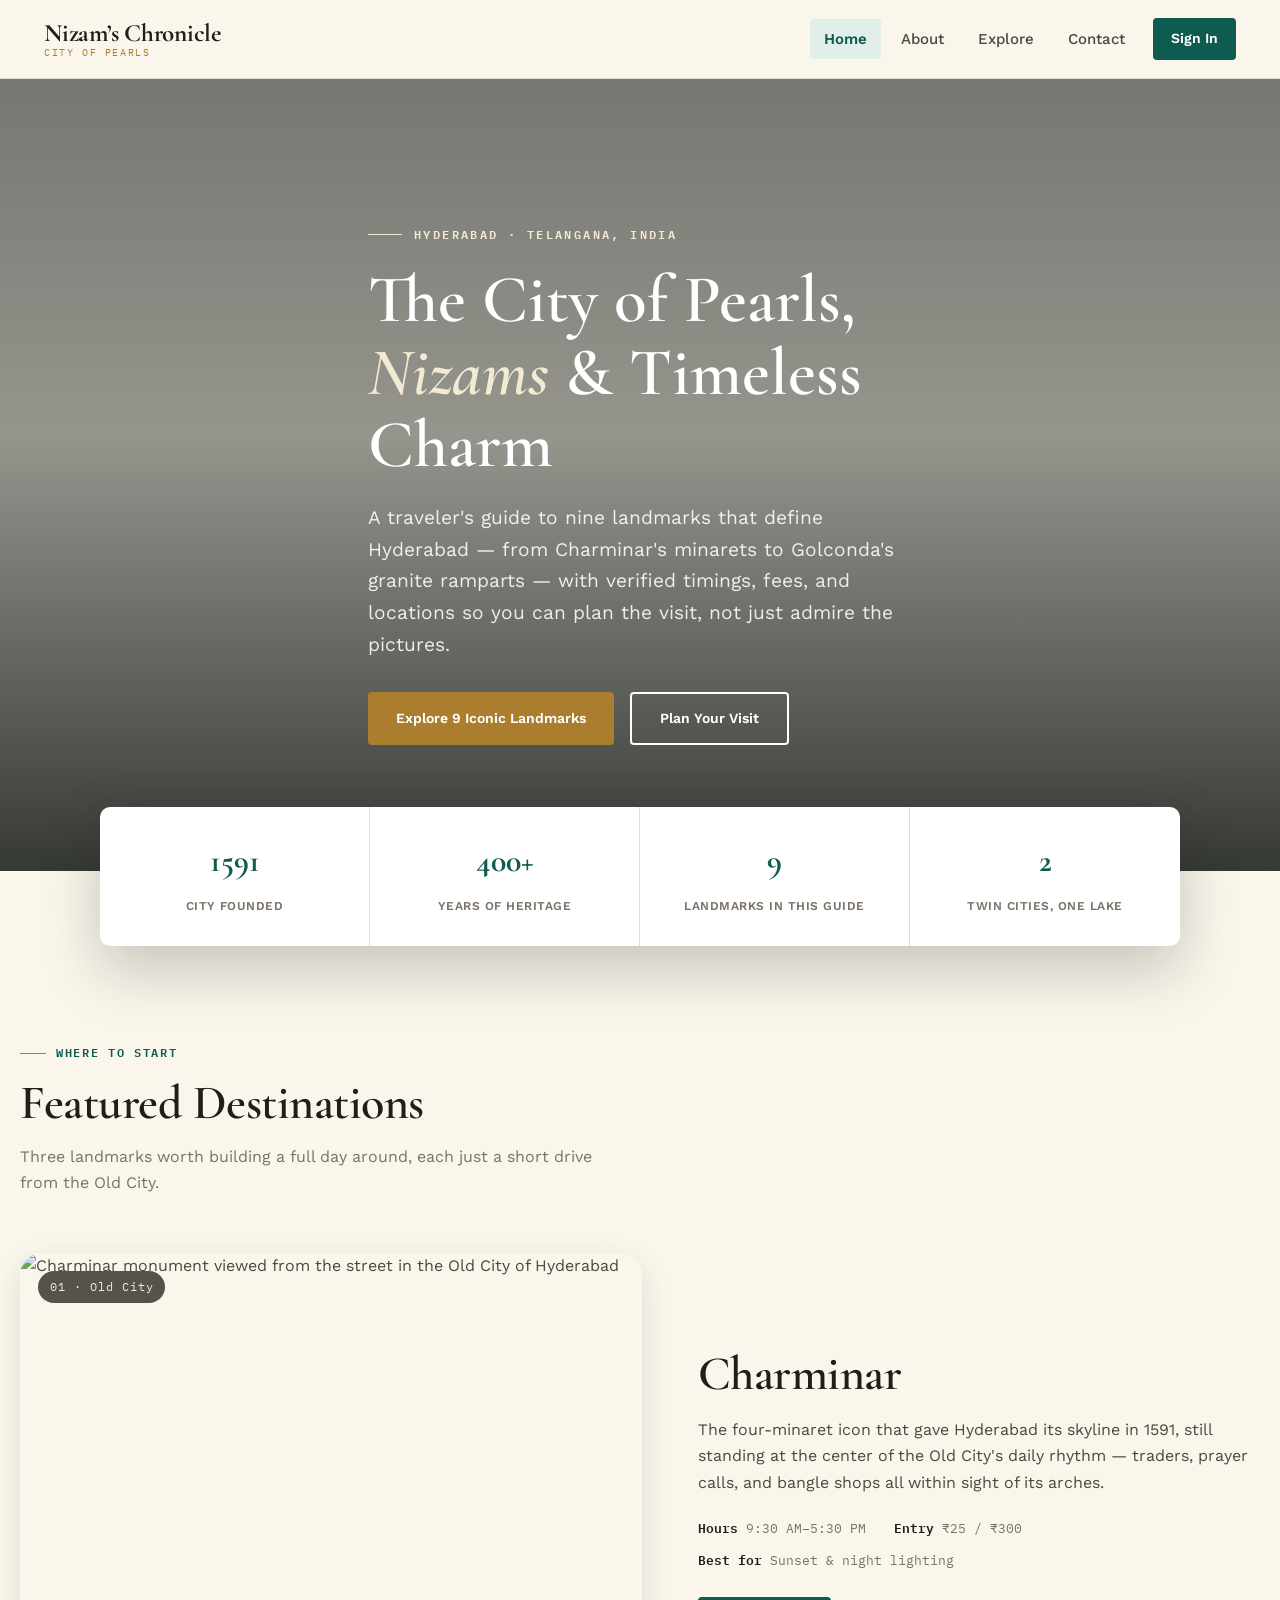
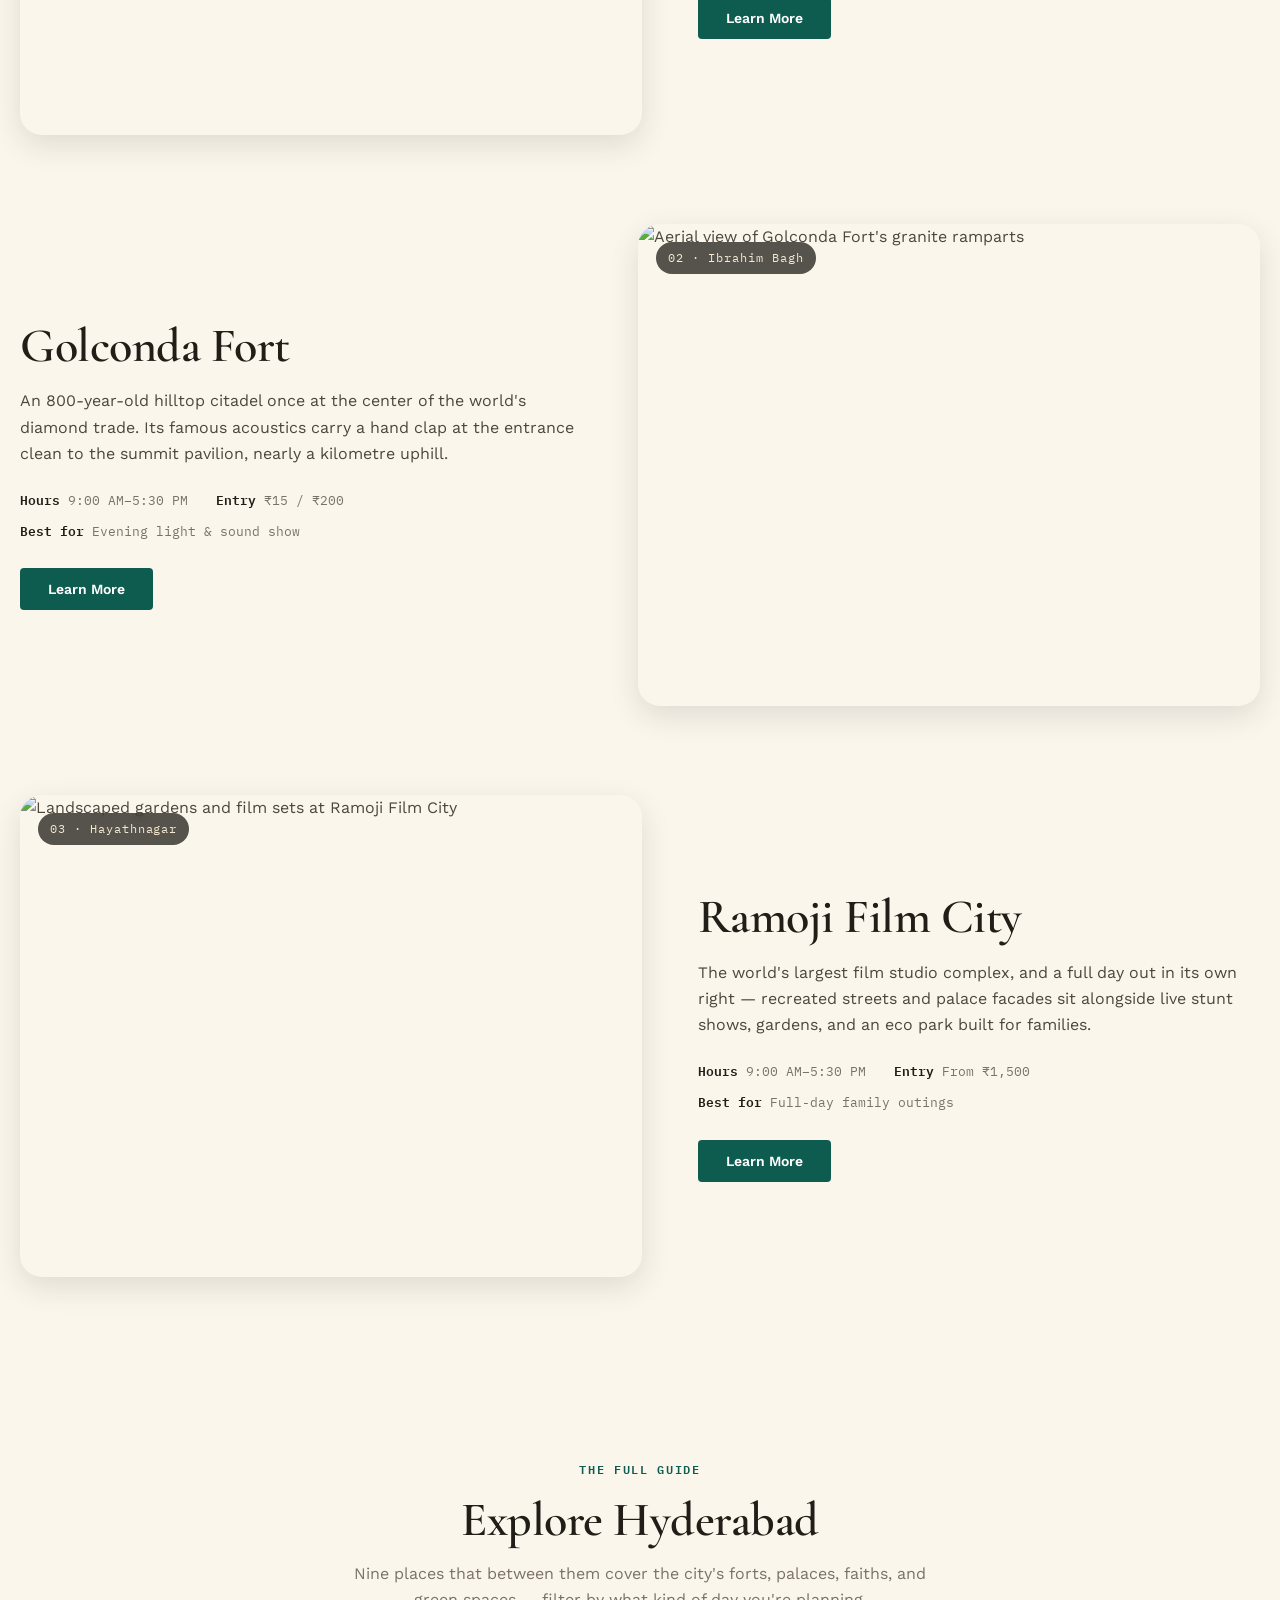
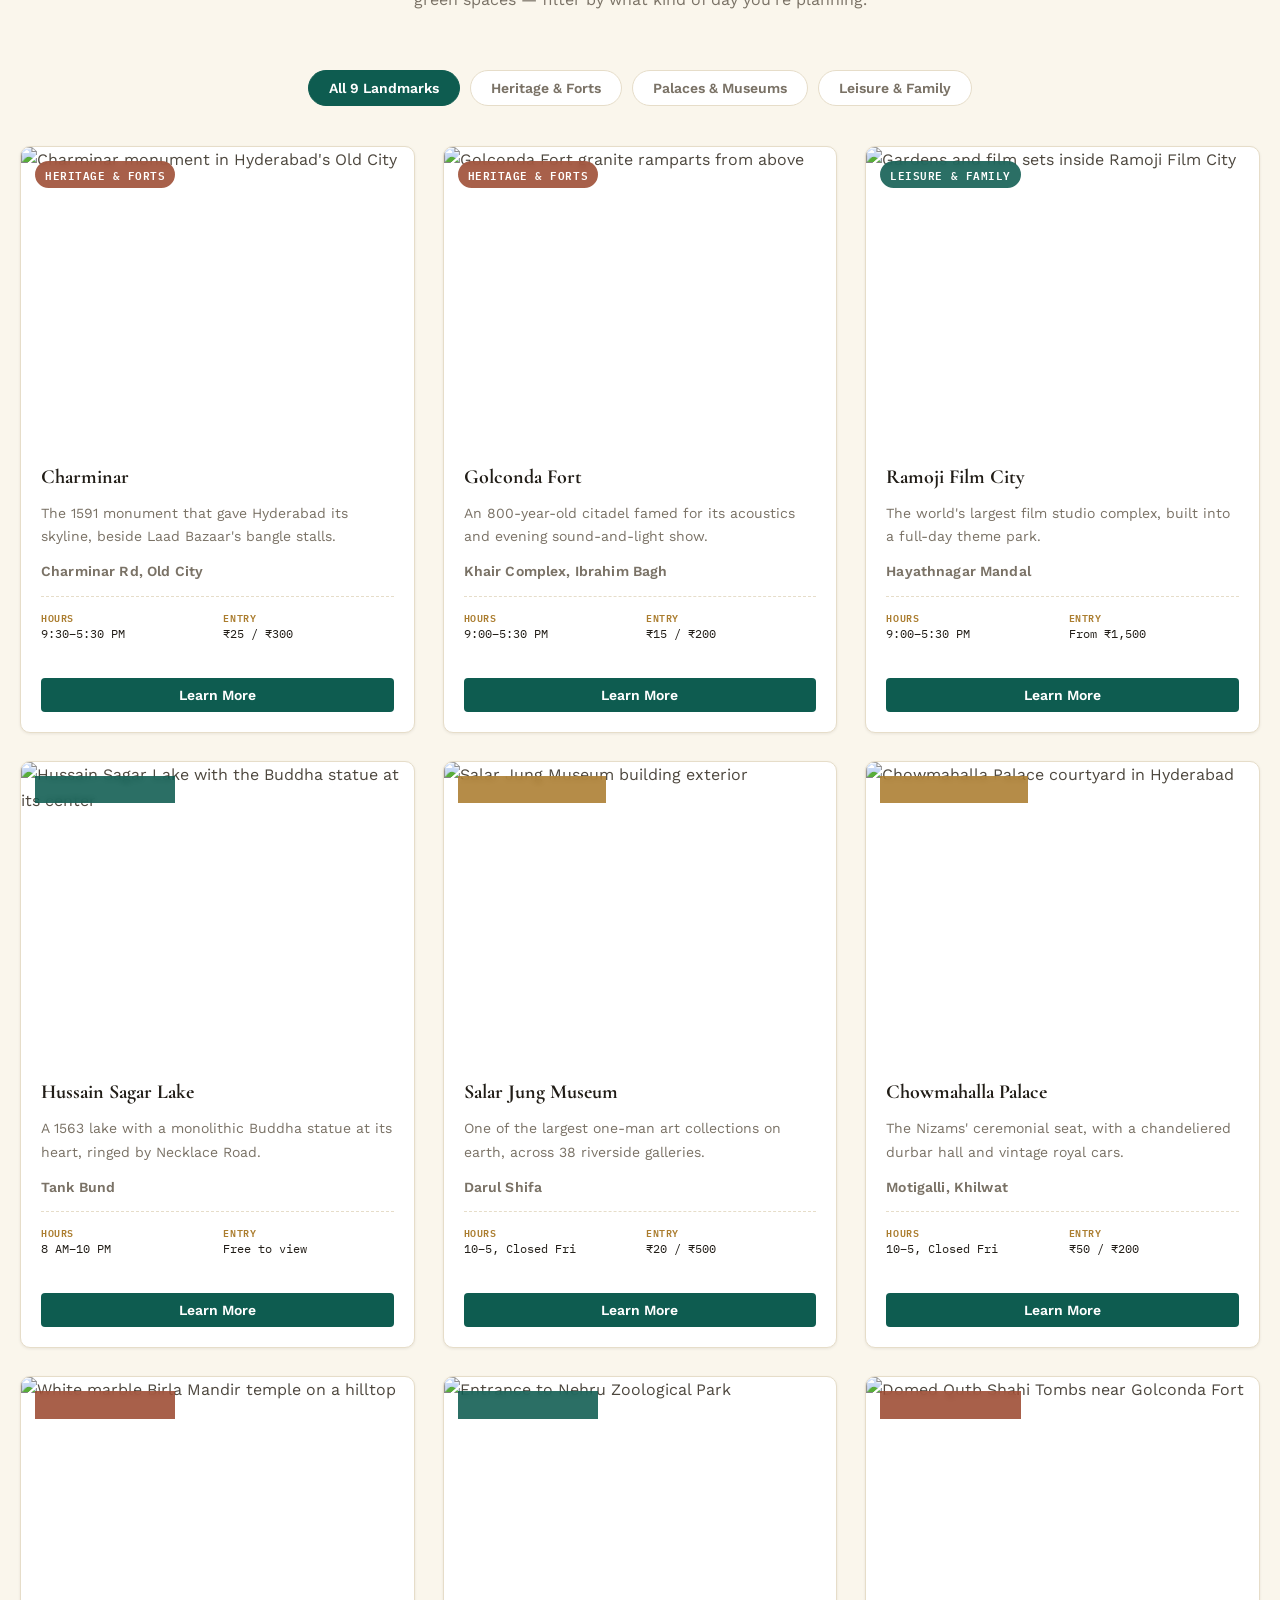
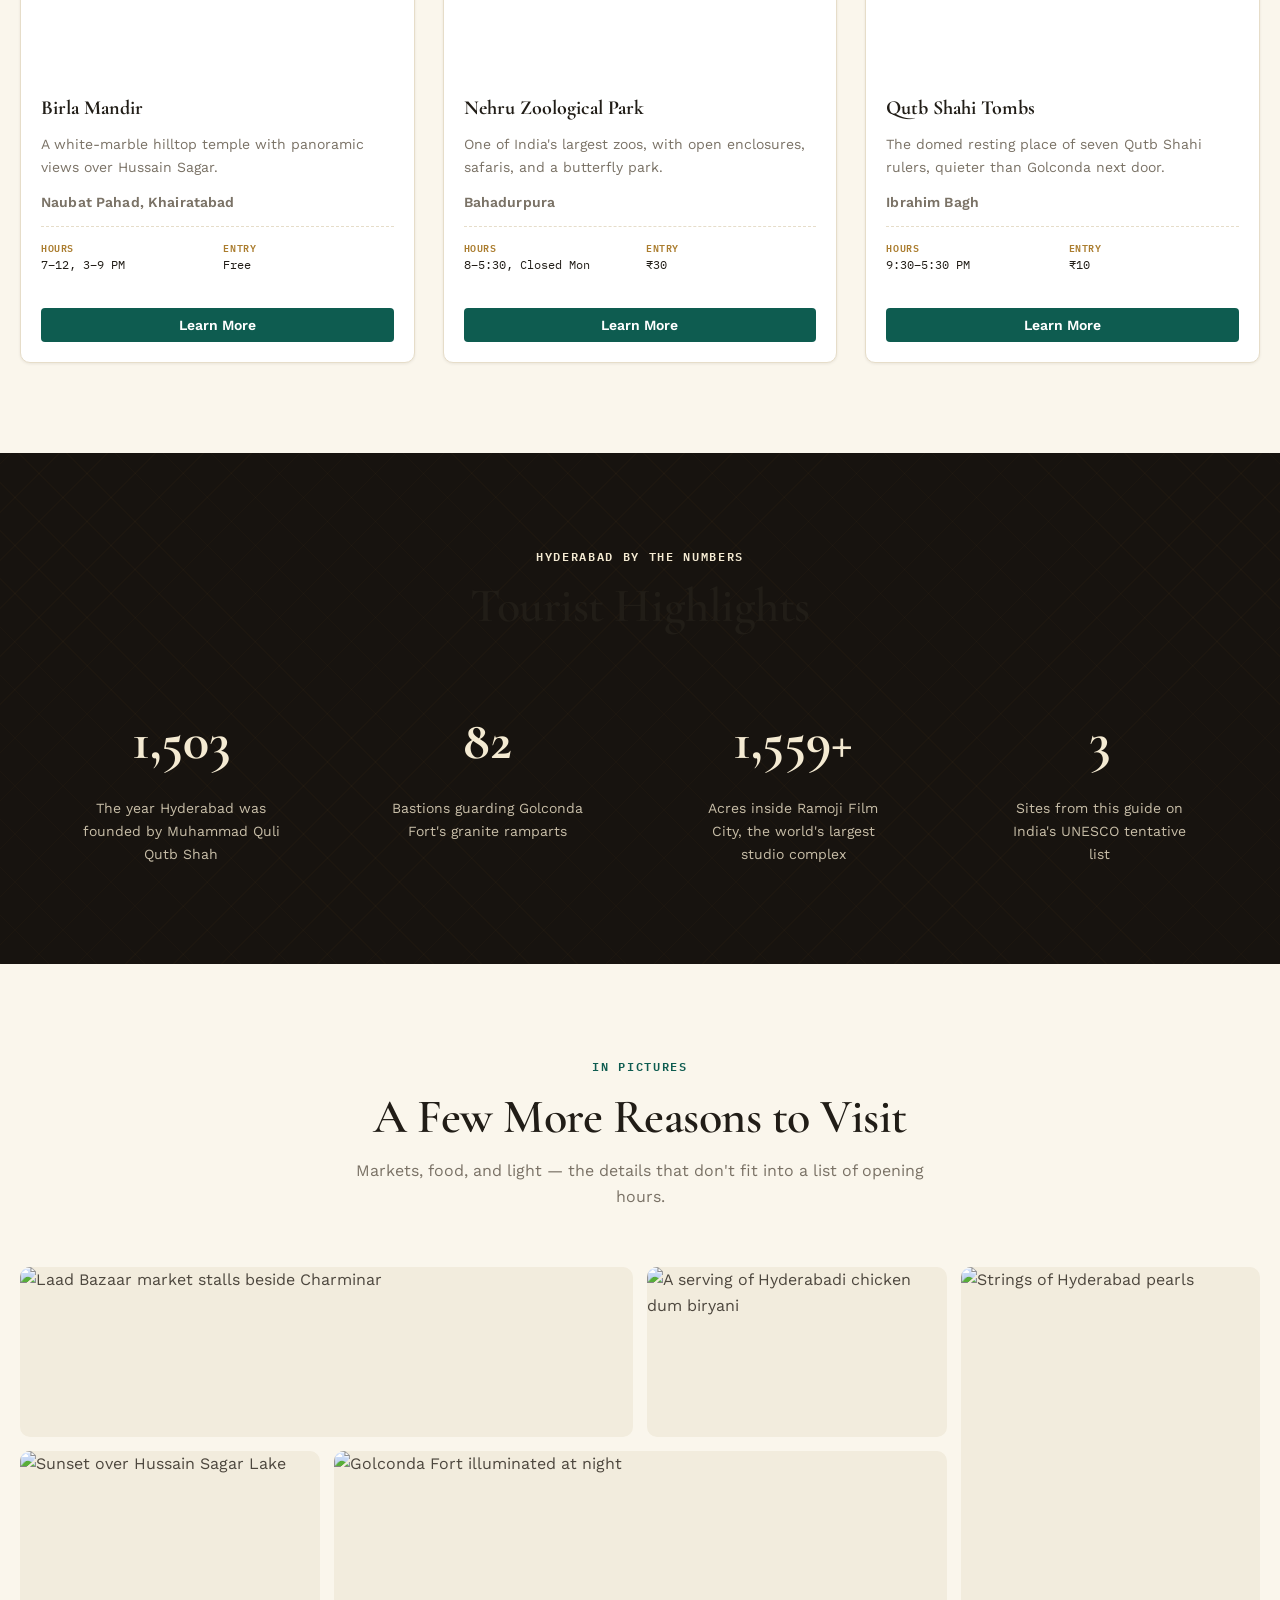
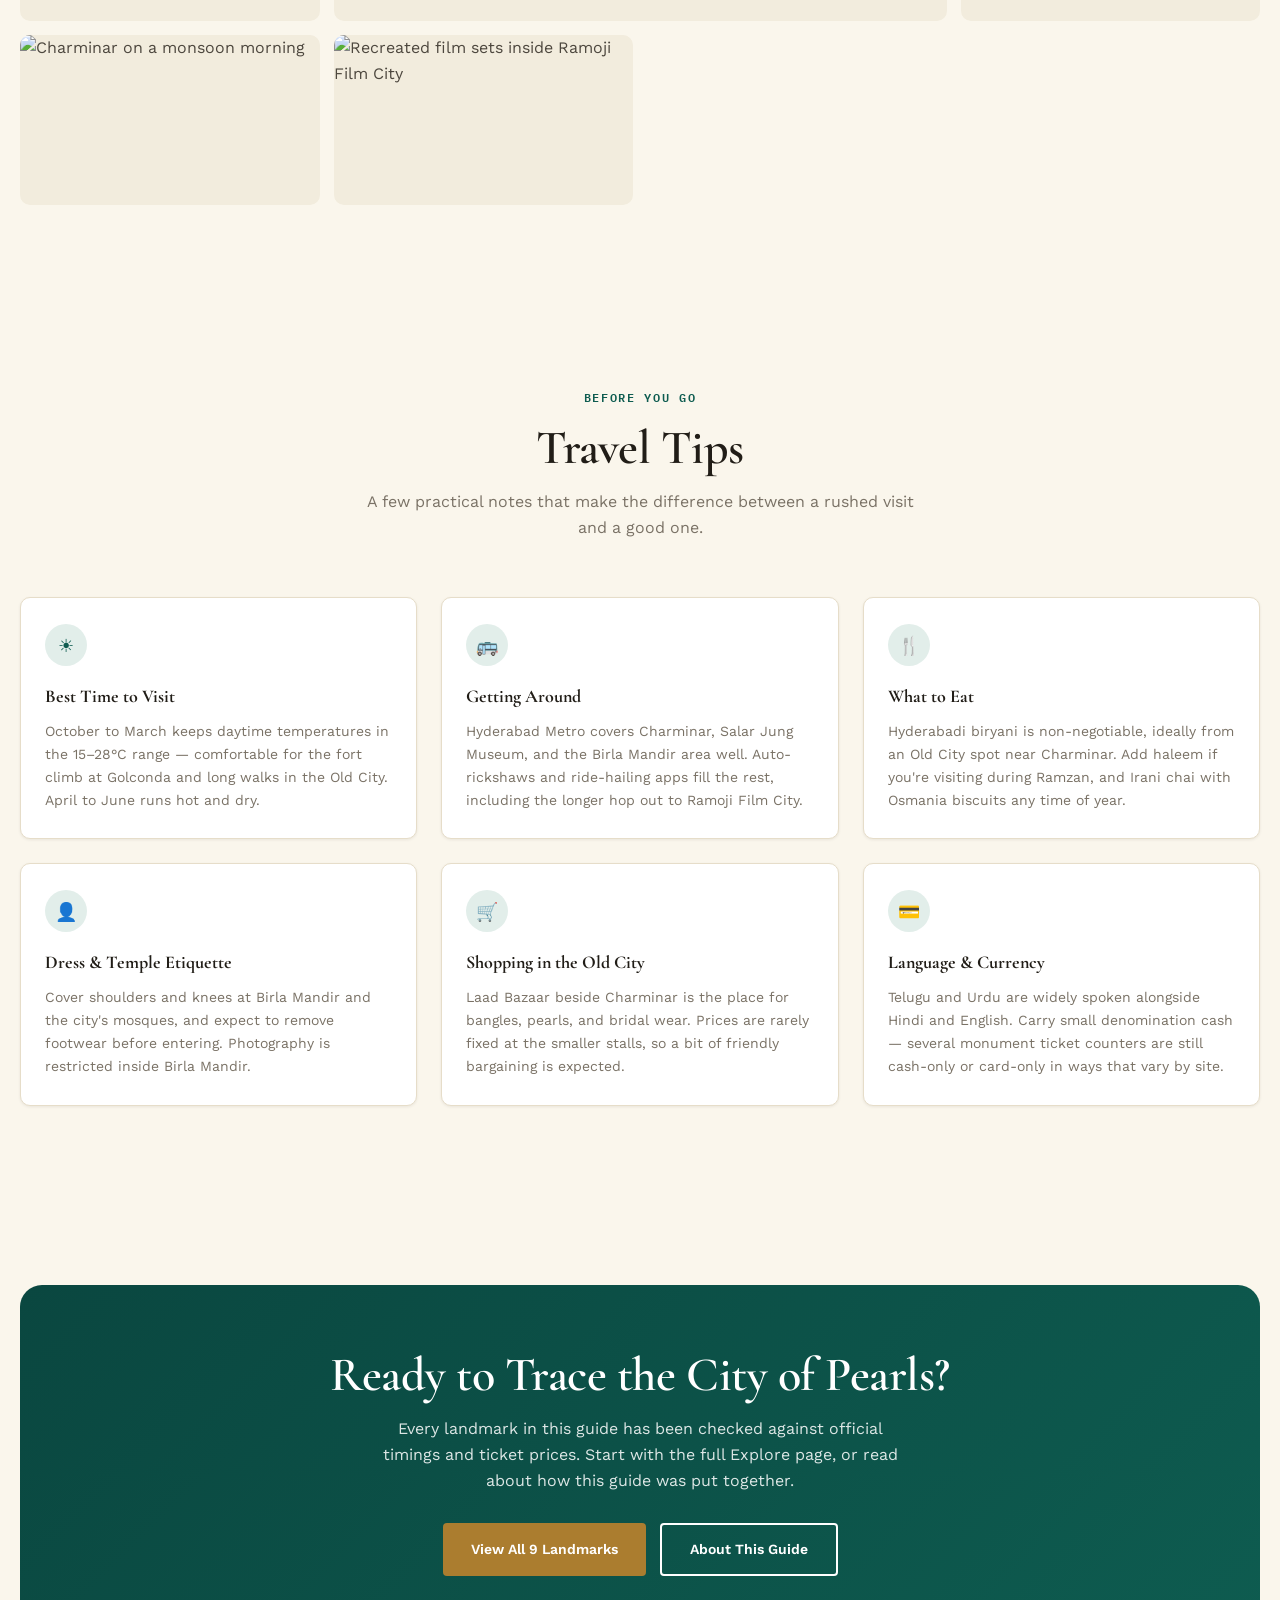
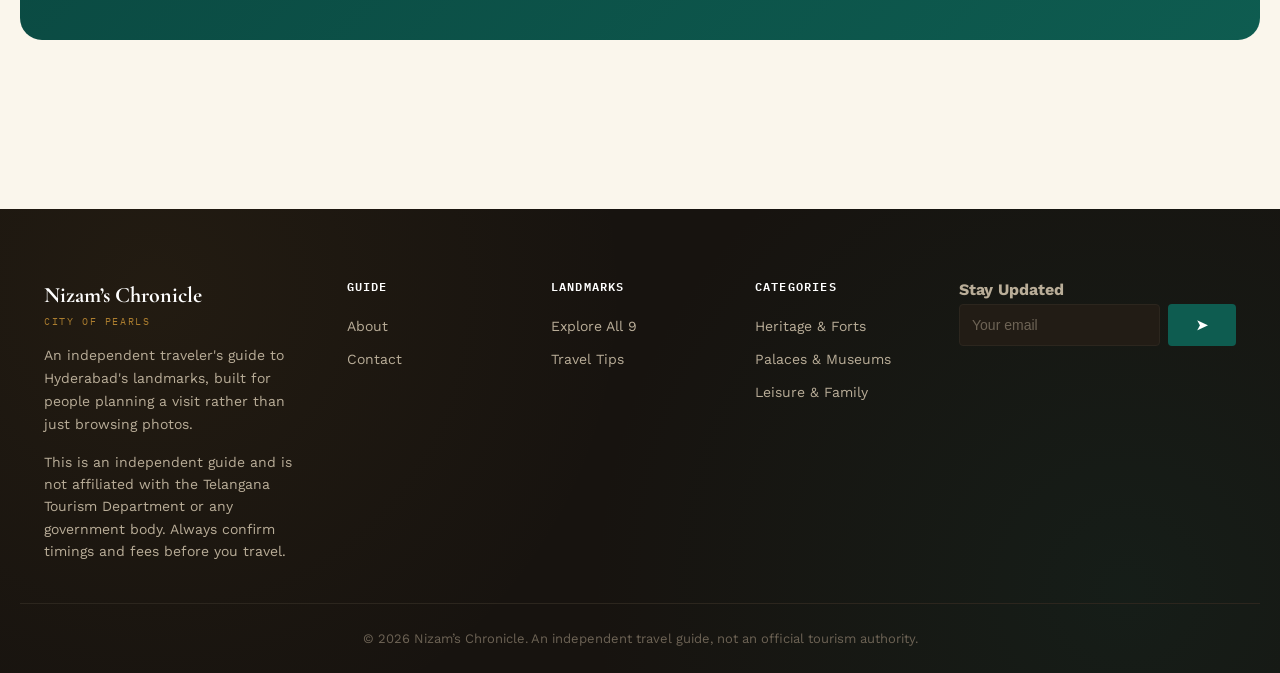
==== index.html @ 7e842761 "Initial Hyderabad tourism website upload" ====
<!DOCTYPE html>
<html lang="en">
<head>
    <meta charset="UTF-8">
    <meta name="viewport" content="width=device-width, initial-scale=1.0">
    <title>Nizam’s Chronicle | Discover the City of Pearls</title>
    <meta name="description" content="A traveler's guide to Hyderabad's nine essential landmarks — Charminar, Golconda Fort, Ramoji Film City and more — with verified timings, entry fees, and locations.">
    <link rel="icon" type="image/svg+xml" href="data:image/svg+xml,%3Csvg xmlns='http://www.w3.org/2000/svg' viewBox='0 0 100 100'%3E%3Crect width='100' height='100' rx='20' fill='%230e5c50'/%3E%3Cpath d='M30 78V38h6v18h28V38h6v40h-6V62H36v16z' fill='%23ab7d2f'/%3E%3Ccircle cx='30' cy='30' r='4' fill='%23ab7d2f'/%3E%3Ccircle cx='70' cy='30' r='4' fill='%23ab7d2f'/%3E%3C/svg%3E">
    <link rel="stylesheet" href="css/style.css">
    <link rel="stylesheet" href="css/grid-layouts.css">
    <link rel="stylesheet" href="css/components.css">
</head>
<body>

    <a href="#main-content" class="skip-link">Skip to main content</a>

    <header class="main-header">
        <div class="container nav-bar">
            <a href="index.html" class="nav-logo">
                <span class="nav-logo-mark">Nizam’s Chronicle</span>
                <span class="nav-logo-tag">City of Pearls</span>
            </a>

            <input type="checkbox" id="nav-toggle" class="nav-toggle-input">
            <label for="nav-toggle" class="nav-toggle-label" aria-label="Toggle navigation menu">
                <span></span><span></span><span></span>
            </label>

            <nav aria-label="Primary">
                <ul class="nav-list">
                    <li><a href="index.html" class="nav-link is-active" aria-current="page">Home</a></li>
                    <li><a href="about.html" class="nav-link">About</a></li>
                    <li><a href="explore.html" class="nav-link">Explore</a></li>
                    <li><a href="contact.html" class="nav-link">Contact</a></li>
                    <li><a href="login.html" class="action-btn btn-accent action-btn--sm">Sign In</a></li>
                </ul>
            </nav>
        </div>
    </header>

    <main id="main-content">

        <!-- ================= HERO ================= -->
        <section class="hero-viewport">
            <div class="container hero-inner">
                <p class="hero-eyebrow">Hyderabad &middot; Telangana, India</p>
                <h1 class="hero-title">The City of Pearls, <em>Nizams</em> &amp; Timeless Charm</h1>
                <p class="hero-subtitle">A traveler's guide to nine landmarks that define Hyderabad — from Charminar's minarets to Golconda's granite ramparts — with verified timings, fees, and locations so you can plan the visit, not just admire the pictures.</p>
                <div class="hero-actions">
                    <a href="explore.html" class="action-btn btn-gold">Explore 9 Iconic Landmarks</a>
                    <a href="#travel-tips" class="action-btn btn-outline">Plan Your Visit</a>
                </div>
            </div>
        </section>

        <div class="quick-facts reveal">
            <div class="quick-fact">
                <strong>1591</strong>
                <span>City Founded</span>
            </div>
            <div class="quick-fact">
                <strong>400+</strong>
                <span>Years of Heritage</span>
            </div>
            <div class="quick-fact">
                <strong>9</strong>
                <span>Landmarks in This Guide</span>
            </div>
            <div class="quick-fact">
                <strong>2</strong>
                <span>Twin Cities, One Lake</span>
            </div>
        </div>

        <!-- ================= FEATURED DESTINATIONS ================= -->
        <section class="container section-spacing" aria-labelledby="featured-heading">
            <div class="section-heading reveal">
                <p class="eyebrow">Where to start</p>
                <h2 class="heading-lg" id="featured-heading">Featured Destinations</h2>
                <p class="section-subtext">Three landmarks worth building a full day around, each just a short drive from the Old City.</p>
            </div>

            <div class="featured-row reveal">
                <div class="featured-media">
                    <span class="featured-index">01 &middot; Old City</span>
                    <img src="https://commons.wikimedia.org/wiki/Special:FilePath/Charminar%20-%20Hyderabad%20-%20Telangana.jpg?width=900" width="900" height="700" loading="lazy" alt="Charminar monument viewed from the street in the Old City of Hyderabad">
                </div>
                <div class="featured-copy">
                    <h3 class="heading-lg">Charminar</h3>
                    <p>The four-minaret icon that gave Hyderabad its skyline in 1591, still standing at the center of the Old City's daily rhythm — traders, prayer calls, and bangle shops all within sight of its arches.</p>
                    <div class="featured-meta">
                        <span><strong>Hours</strong> 9:30 AM&ndash;5:30 PM</span>
                        <span><strong>Entry</strong> &#8377;25 / &#8377;300</span>
                        <span><strong>Best for</strong> Sunset &amp; night lighting</span>
                    </div>
                    <button type="button" class="action-btn btn-accent" data-attraction="charminar">Learn More</button>
                </div>
            </div>

            <div class="featured-row is-reversed reveal">
                <div class="featured-media">
                    <span class="featured-index">02 &middot; Ibrahim Bagh</span>
                    <img src="https://commons.wikimedia.org/wiki/Special:FilePath/Aerial%20view%20of%20the%20Golconda%20Fort,%20Hyderabad,%20Telangana%20(2014).jpg?width=900" width="900" height="700" loading="lazy" alt="Aerial view of Golconda Fort's granite ramparts">
                </div>
                <div class="featured-copy">
                    <h3 class="heading-lg">Golconda Fort</h3>
                    <p>An 800-year-old hilltop citadel once at the center of the world's diamond trade. Its famous acoustics carry a hand clap at the entrance clean to the summit pavilion, nearly a kilometre uphill.</p>
                    <div class="featured-meta">
                        <span><strong>Hours</strong> 9:00 AM&ndash;5:30 PM</span>
                        <span><strong>Entry</strong> &#8377;15 / &#8377;200</span>
                        <span><strong>Best for</strong> Evening light &amp; sound show</span>
                    </div>
                    <button type="button" class="action-btn btn-accent" data-attraction="golconda-fort">Learn More</button>
                </div>
            </div>

            <div class="featured-row reveal">
                <div class="featured-media">
                    <span class="featured-index">03 &middot; Hayathnagar</span>
                    <img src="https://commons.wikimedia.org/wiki/Special:FilePath/Ramoji%20Film%20City%20-%20A%20view%20from%20main%20fun%20area%203231.JPG?width=900" width="900" height="700" loading="lazy" alt="Landscaped gardens and film sets at Ramoji Film City">
                </div>
                <div class="featured-copy">
                    <h3 class="heading-lg">Ramoji Film City</h3>
                    <p>The world's largest film studio complex, and a full day out in its own right — recreated streets and palace facades sit alongside live stunt shows, gardens, and an eco park built for families.</p>
                    <div class="featured-meta">
                        <span><strong>Hours</strong> 9:00 AM&ndash;5:30 PM</span>
                        <span><strong>Entry</strong> From &#8377;1,500</span>
                        <span><strong>Best for</strong> Full-day family outings</span>
                    </div>
                    <button type="button" class="action-btn btn-accent" data-attraction="ramoji-film-city">Learn More</button>
                </div>
            </div>
        </section>

        <!-- ================= EXPLORE HYDERABAD (9 landmarks) ================= -->
        <section class="container section-spacing" id="explore" aria-labelledby="explore-heading">
            <div class="section-heading is-centered reveal">
                <p class="eyebrow">The full guide</p>
                <h2 class="heading-lg" id="explore-heading">Explore Hyderabad</h2>
                <p class="section-subtext">Nine places that between them cover the city's forts, palaces, faiths, and green spaces — filter by what kind of day you're planning.</p>
            </div>

            <div class="tab-row reveal" data-filter-tabs="#explore-grid" role="group" aria-label="Filter attractions by category">
                <button type="button" class="tab-pill is-active" data-filter="all" aria-pressed="true">All 9 Landmarks</button>
                <button type="button" class="tab-pill" data-filter="heritage" aria-pressed="false">Heritage &amp; Forts</button>
                <button type="button" class="tab-pill" data-filter="palace" aria-pressed="false">Palaces &amp; Museums</button>
                <button type="button" class="tab-pill" data-filter="nature" aria-pressed="false">Leisure &amp; Family</button>
            </div>

            <div class="item-matrix" id="explore-grid">

                <article class="attraction-card reveal" data-category="heritage">
                    <div class="attraction-card__media">
                        <img src="https://commons.wikimedia.org/wiki/Special:FilePath/Charminar%20-%20Hyderabad%20-%20Telangana.jpg?width=700" width="700" height="525" loading="lazy" alt="Charminar monument in Hyderabad's Old City">
                        <span class="attraction-card__badge" data-cat="heritage">Heritage &amp; Forts</span>
                    </div>
                    <div class="attraction-card__body">
                        <h3>Charminar</h3>
                        <p>The 1591 monument that gave Hyderabad its skyline, beside Laad Bazaar's bangle stalls.</p>
                        <p class="attraction-card__location">Charminar Rd, Old City</p>
                    </div>
                    <dl class="attraction-card__plaque">
                        <div><dt>Hours</dt><dd>9:30&ndash;5:30 PM</dd></div>
                        <div><dt>Entry</dt><dd>&#8377;25 / &#8377;300</dd></div>
                    </dl>
                    <div class="attraction-card__footer">
                        <button type="button" class="action-btn btn-accent action-btn--sm full-width" data-attraction="charminar">Learn More</button>
                    </div>
                </article>

                <article class="attraction-card reveal" data-category="heritage">
                    <div class="attraction-card__media">
                        <img src="https://commons.wikimedia.org/wiki/Special:FilePath/Aerial%20view%20of%20the%20Golconda%20Fort,%20Hyderabad,%20Telangana%20(2014).jpg?width=700" width="700" height="525" loading="lazy" alt="Golconda Fort granite ramparts from above">
                        <span class="attraction-card__badge" data-cat="heritage">Heritage &amp; Forts</span>
                    </div>
                    <div class="attraction-card__body">
                        <h3>Golconda Fort</h3>
                        <p>An 800-year-old citadel famed for its acoustics and evening sound-and-light show.</p>
                        <p class="attraction-card__location">Khair Complex, Ibrahim Bagh</p>
                    </div>
                    <dl class="attraction-card__plaque">
                        <div><dt>Hours</dt><dd>9:00&ndash;5:30 PM</dd></div>
                        <div><dt>Entry</dt><dd>&#8377;15 / &#8377;200</dd></div>
                    </dl>
                    <div class="attraction-card__footer">
                        <button type="button" class="action-btn btn-accent action-btn--sm full-width" data-attraction="golconda-fort">Learn More</button>
                    </div>
                </article>

                <article class="attraction-card reveal" data-category="nature">
                    <div class="attraction-card__media">
                        <img src="https://commons.wikimedia.org/wiki/Special:FilePath/Ramoji%20Film%20City%20-%20A%20view%20from%20main%20fun%20area%203231.JPG?width=700" width="700" height="525" loading="lazy" alt="Gardens and film sets inside Ramoji Film City">
                        <span class="attraction-card__badge" data-cat="nature">Leisure &amp; Family</span>
                    </div>
                    <div class="attraction-card__body">
                        <h3>Ramoji Film City</h3>
                        <p>The world's largest film studio complex, built into a full-day theme park.</p>
                        <p class="attraction-card__location">Hayathnagar Mandal</p>
                    </div>
                    <dl class="attraction-card__plaque">
                        <div><dt>Hours</dt><dd>9:00&ndash;5:30 PM</dd></div>
                        <div><dt>Entry</dt><dd>From &#8377;1,500</dd></div>
                    </dl>
                    <div class="attraction-card__footer">
                        <button type="button" class="action-btn btn-accent action-btn--sm full-width" data-attraction="ramoji-film-city">Learn More</button>
                    </div>
                </article>

                <article class="attraction-card reveal" data-category="nature">
                    <div class="attraction-card__media">
                        <img src="https://commons.wikimedia.org/wiki/Special:FilePath/Hussain%20Sagar%20Lake%20-%20Necklace%20Road,%20Hydrabad%2007.jpg?width=700" width="700" height="525" loading="lazy" alt="Hussain Sagar Lake with the Buddha statue at its center">
                        <span class="attraction-card__badge" data-cat="nature">Leisure &amp; Family</span>
                    </div>
                    <div class="attraction-card__body">
                        <h3>Hussain Sagar Lake</h3>
                        <p>A 1563 lake with a monolithic Buddha statue at its heart, ringed by Necklace Road.</p>
                        <p class="attraction-card__location">Tank Bund</p>
                    </div>
                    <dl class="attraction-card__plaque">
                        <div><dt>Hours</dt><dd>8 AM&ndash;10 PM</dd></div>
                        <div><dt>Entry</dt><dd>Free to view</dd></div>
                    </dl>
                    <div class="attraction-card__footer">
                        <button type="button" class="action-btn btn-accent action-btn--sm full-width" data-attraction="hussain-sagar">Learn More</button>
                    </div>
                </article>

                <article class="attraction-card reveal" data-category="palace">
                    <div class="attraction-card__media">
                        <img src="https://commons.wikimedia.org/wiki/Special:FilePath/Salarjung%20Musium.JPG?width=700" width="700" height="525" loading="lazy" alt="Salar Jung Museum building exterior">
                        <span class="attraction-card__badge" data-cat="palace">Palaces &amp; Museums</span>
                    </div>
                    <div class="attraction-card__body">
                        <h3>Salar Jung Museum</h3>
                        <p>One of the largest one-man art collections on earth, across 38 riverside galleries.</p>
                        <p class="attraction-card__location">Darul Shifa</p>
                    </div>
                    <dl class="attraction-card__plaque">
                        <div><dt>Hours</dt><dd>10&ndash;5, Closed Fri</dd></div>
                        <div><dt>Entry</dt><dd>&#8377;20 / &#8377;500</dd></div>
                    </dl>
                    <div class="attraction-card__footer">
                        <button type="button" class="action-btn btn-accent action-btn--sm full-width" data-attraction="salar-jung-museum">Learn More</button>
                    </div>
                </article>

                <article class="attraction-card reveal" data-category="palace">
                    <div class="attraction-card__media">
                        <img src="https://commons.wikimedia.org/wiki/Special:FilePath/Chowmahalla%20Palace%20Hyderabad.JPG?width=700" width="700" height="525" loading="lazy" alt="Chowmahalla Palace courtyard in Hyderabad">
                        <span class="attraction-card__badge" data-cat="palace">Palaces &amp; Museums</span>
                    </div>
                    <div class="attraction-card__body">
                        <h3>Chowmahalla Palace</h3>
                        <p>The Nizams' ceremonial seat, with a chandeliered durbar hall and vintage royal cars.</p>
                        <p class="attraction-card__location">Motigalli, Khilwat</p>
                    </div>
                    <dl class="attraction-card__plaque">
                        <div><dt>Hours</dt><dd>10&ndash;5, Closed Fri</dd></div>
                        <div><dt>Entry</dt><dd>&#8377;50 / &#8377;200</dd></div>
                    </dl>
                    <div class="attraction-card__footer">
                        <button type="button" class="action-btn btn-accent action-btn--sm full-width" data-attraction="chowmahalla-palace">Learn More</button>
                    </div>
                </article>

                <article class="attraction-card reveal" data-category="heritage">
                    <div class="attraction-card__media">
                        <img src="https://commons.wikimedia.org/wiki/Special:FilePath/Birla%20Mandir%20in%20Hyderabad,%202015.JPG?width=700" width="700" height="525" loading="lazy" alt="White marble Birla Mandir temple on a hilltop">
                        <span class="attraction-card__badge" data-cat="heritage">Heritage &amp; Forts</span>
                    </div>
                    <div class="attraction-card__body">
                        <h3>Birla Mandir</h3>
                        <p>A white-marble hilltop temple with panoramic views over Hussain Sagar.</p>
                        <p class="attraction-card__location">Naubat Pahad, Khairatabad</p>
                    </div>
                    <dl class="attraction-card__plaque">
                        <div><dt>Hours</dt><dd>7&ndash;12, 3&ndash;9 PM</dd></div>
                        <div><dt>Entry</dt><dd>Free</dd></div>
                    </dl>
                    <div class="attraction-card__footer">
                        <button type="button" class="action-btn btn-accent action-btn--sm full-width" data-attraction="birla-mandir">Learn More</button>
                    </div>
                </article>

                <article class="attraction-card reveal" data-category="nature">
                    <div class="attraction-card__media">
                        <img src="https://commons.wikimedia.org/wiki/Special:FilePath/Nehuru%20zoological%20park%20Hyderabad%20India%20Entrance.jpg?width=700" width="700" height="525" loading="lazy" alt="Entrance to Nehru Zoological Park">
                        <span class="attraction-card__badge" data-cat="nature">Leisure &amp; Family</span>
                    </div>
                    <div class="attraction-card__body">
                        <h3>Nehru Zoological Park</h3>
                        <p>One of India's largest zoos, with open enclosures, safaris, and a butterfly park.</p>
                        <p class="attraction-card__location">Bahadurpura</p>
                    </div>
                    <dl class="attraction-card__plaque">
                        <div><dt>Hours</dt><dd>8&ndash;5:30, Closed Mon</dd></div>
                        <div><dt>Entry</dt><dd>&#8377;30</dd></div>
                    </dl>
                    <div class="attraction-card__footer">
                        <button type="button" class="action-btn btn-accent action-btn--sm full-width" data-attraction="nehru-zoological-park">Learn More</button>
                    </div>
                </article>

                <article class="attraction-card reveal" data-category="heritage">
                    <div class="attraction-card__media">
                        <img src="https://commons.wikimedia.org/wiki/Special:FilePath/Qutb%20Shahi%20Tombs,%20Hyderabad,%20India.jpg?width=700" width="700" height="525" loading="lazy" alt="Domed Qutb Shahi Tombs near Golconda Fort">
                        <span class="attraction-card__badge" data-cat="heritage">Heritage &amp; Forts</span>
                    </div>
                    <div class="attraction-card__body">
                        <h3>Qutb Shahi Tombs</h3>
                        <p>The domed resting place of seven Qutb Shahi rulers, quieter than Golconda next door.</p>
                        <p class="attraction-card__location">Ibrahim Bagh</p>
                    </div>
                    <dl class="attraction-card__plaque">
                        <div><dt>Hours</dt><dd>9:30&ndash;5:30 PM</dd></div>
                        <div><dt>Entry</dt><dd>&#8377;10</dd></div>
                    </dl>
                    <div class="attraction-card__footer">
                        <button type="button" class="action-btn btn-accent action-btn--sm full-width" data-attraction="qutb-shahi-tombs">Learn More</button>
                    </div>
                </article>

            </div>
        </section>

        <!-- ================= STATS / HIGHLIGHTS ================= -->
        <section class="stats-section section-spacing" aria-labelledby="stats-heading">
            <div class="container">
                <div class="section-heading is-centered reveal">
                    <p class="eyebrow on-dark">Hyderabad by the numbers</p>
                    <h2 class="heading-lg on-dark" id="stats-heading">Tourist Highlights</h2>
                </div>
                <div class="stats-grid">
                    <div class="stat-card reveal">
                        <div class="stat-number"><span data-count-to="1591">0</span></div>
                        <p class="stat-label">The year Hyderabad was founded by Muhammad Quli Qutb Shah</p>
                    </div>
                    <div class="stat-card reveal">
                        <div class="stat-number"><span data-count-to="87">0</span></div>
                        <p class="stat-label">Bastions guarding Golconda Fort's granite ramparts</p>
                    </div>
                    <div class="stat-card reveal">
                        <div class="stat-number"><span data-count-to="1650" data-count-suffix="+">0</span></div>
                        <p class="stat-label">Acres inside Ramoji Film City, the world's largest studio complex</p>
                    </div>
                    <div class="stat-card reveal">
                        <div class="stat-number"><span data-count-to="3">0</span></div>
                        <p class="stat-label">Sites from this guide on India's UNESCO tentative list</p>
                    </div>
                </div>
            </div>
        </section>

        <!-- ================= GALLERY ================= -->
        <section class="container section-spacing" aria-labelledby="gallery-heading">
            <div class="section-heading is-centered reveal">
                <p class="eyebrow">In pictures</p>
                <h2 class="heading-lg" id="gallery-heading">A Few More Reasons to Visit</h2>
                <p class="section-subtext">Markets, food, and light — the details that don't fit into a list of opening hours.</p>
            </div>
            <div class="gallery-grid reveal">
                <div class="gallery-item is-wide" data-gallery-item tabindex="0">
                    <img src="https://commons.wikimedia.org/wiki/Special:FilePath/Laad%20Bazar%20market%20complex%20beside%20the%20Charminar%20in%20Hyderabad%2012.jpg?width=900" loading="lazy" alt="Laad Bazaar market stalls beside Charminar">
                    <span class="gallery-caption">Laad Bazaar &mdash; bangles, pearls &amp; bridal finery beside Charminar</span>
                </div>
                <div class="gallery-item" data-gallery-item tabindex="0">
                    <img src="https://commons.wikimedia.org/wiki/Special:FilePath/Hyderabad%20Chicken%20Dum%20Biryani.jpg?width=700" loading="lazy" alt="A serving of Hyderabadi chicken dum biryani">
                    <span class="gallery-caption">Hyderabadi biryani, the city's most famous export</span>
                </div>
                <div class="gallery-item is-tall" data-gallery-item tabindex="0">
                    <img src="https://commons.wikimedia.org/wiki/Special:FilePath/Hyderabad%20pearls.jpg?width=700" loading="lazy" alt="Strings of Hyderabad pearls">
                    <span class="gallery-caption">Hyderabad pearls, strung and sold near the Old City</span>
                </div>
                <div class="gallery-item" data-gallery-item tabindex="0">
                    <img src="https://commons.wikimedia.org/wiki/Special:FilePath/Sunset%20at%20Hussain%20Sagar.jpg?width=700" loading="lazy" alt="Sunset over Hussain Sagar Lake">
                    <span class="gallery-caption">Sunset over Hussain Sagar Lake</span>
                </div>
                <div class="gallery-item is-wide" data-gallery-item tabindex="0">
                    <img src="https://commons.wikimedia.org/wiki/Special:FilePath/Golconda%20Fort%20at%20Night.JPG?width=900" loading="lazy" alt="Golconda Fort illuminated at night">
                    <span class="gallery-caption">Golconda Fort, lit for the evening sound-and-light show</span>
                </div>
                <div class="gallery-item" data-gallery-item tabindex="0">
                    <img src="https://commons.wikimedia.org/wiki/Special:FilePath/A%20Rainy%20Morning,%20Charminar.jpg?width=700" loading="lazy" alt="Charminar on a monsoon morning">
                    <span class="gallery-caption">Charminar on a monsoon morning</span>
                </div>
                <div class="gallery-item" data-gallery-item tabindex="0">
                    <img src="https://commons.wikimedia.org/wiki/Special:FilePath/Film%20sets%20in%20Ramoji%20Film%20City%207.jpg?width=700" loading="lazy" alt="Recreated film sets inside Ramoji Film City">
                    <span class="gallery-caption">Recreated film sets inside Ramoji Film City</span>
                </div>
            </div>
        </section>

        <!-- ================= TRAVEL TIPS ================= -->
        <section class="container section-spacing" id="travel-tips" aria-labelledby="tips-heading">
            <div class="section-heading is-centered reveal">
                <p class="eyebrow">Before you go</p>
                <h2 class="heading-lg" id="tips-heading">Travel Tips</h2>
                <p class="section-subtext">A few practical notes that make the difference between a rushed visit and a good one.</p>
            </div>
            <div class="tips-grid">
                <div class="tip-card reveal">
                    <div class="tip-card__icon" aria-hidden="true">&#9728;</div>
                    <h3>Best Time to Visit</h3>
                    <p>October to March keeps daytime temperatures in the 15&ndash;28&deg;C range &mdash; comfortable for the fort climb at Golconda and long walks in the Old City. April to June runs hot and dry.</p>
                </div>
                <div class="tip-card reveal">
                    <div class="tip-card__icon" aria-hidden="true">&#128652;</div>
                    <h3>Getting Around</h3>
                    <p>Hyderabad Metro covers Charminar, Salar Jung Museum, and the Birla Mandir area well. Auto-rickshaws and ride-hailing apps fill the rest, including the longer hop out to Ramoji Film City.</p>
                </div>
                <div class="tip-card reveal">
                    <div class="tip-card__icon" aria-hidden="true">&#127860;</div>
                    <h3>What to Eat</h3>
                    <p>Hyderabadi biryani is non-negotiable, ideally from an Old City spot near Charminar. Add haleem if you're visiting during Ramzan, and Irani chai with Osmania biscuits any time of year.</p>
                </div>
                <div class="tip-card reveal">
                    <div class="tip-card__icon" aria-hidden="true">&#128100;</div>
                    <h3>Dress &amp; Temple Etiquette</h3>
                    <p>Cover shoulders and knees at Birla Mandir and the city's mosques, and expect to remove footwear before entering. Photography is restricted inside Birla Mandir.</p>
                </div>
                <div class="tip-card reveal">
                    <div class="tip-card__icon" aria-hidden="true">&#128722;</div>
                    <h3>Shopping in the Old City</h3>
                    <p>Laad Bazaar beside Charminar is the place for bangles, pearls, and bridal wear. Prices are rarely fixed at the smaller stalls, so a bit of friendly bargaining is expected.</p>
                </div>
                <div class="tip-card reveal">
                    <div class="tip-card__icon" aria-hidden="true">&#128179;</div>
                    <h3>Language &amp; Currency</h3>
                    <p>Telugu and Urdu are widely spoken alongside Hindi and English. Carry small denomination cash — several monument ticket counters are still cash-only or card-only in ways that vary by site.</p>
                </div>
            </div>
        </section>

        <!-- ================= CTA ================= -->
        <section class="container section-spacing">
            <div class="cta-banner reveal">
                <h2 class="heading-lg">Ready to Trace the City of Pearls?</h2>
                <p>Every landmark in this guide has been checked against official timings and ticket prices. Start with the full Explore page, or read about how this guide was put together.</p>
                <div class="cta-actions">
                    <a href="explore.html" class="action-btn btn-gold">View All 9 Landmarks</a>
                    <a href="about.html" class="action-btn btn-outline">About This Guide</a>
                </div>
            </div>
        </section>
    </main>

    <footer class="main-footer">
        <div class="container footer-columns">
            <div class="footer-brand">
                <span class="footer-brand-mark">Nizam’s Chronicle</span>
                <span class="footer-brand-tag">City of Pearls</span>
                <p>An independent traveler's guide to Hyderabad's landmarks, built for people planning a visit rather than just browsing photos.</p>
                <p class="footer-disclaimer">This is an independent guide and is not affiliated with the Telangana Tourism Department or any government body. Always confirm timings and fees before you travel.</p>
            </div>
            <div class="footer-group">
                <h4>Guide</h4>
                <ul class="footer-links">
                    <li><a href="about.html">About</a></li>
                    <li><a href="contact.html">Contact</a></li>
                </ul>
            </div>
            <div class="footer-group">
                <h4>Landmarks</h4>
                <ul class="footer-links">
                    <li><a href="explore.html">Explore All 9</a></li>
                    <li><a href="index.html#travel-tips">Travel Tips</a></li>
                </ul>
            </div>
            <div class="footer-group">
                <h4>Categories</h4>
                <ul class="footer-links">
                    <li><a href="explore.html">Heritage &amp; Forts</a></li>
                    <li><a href="explore.html">Palaces &amp; Museums</a></li>
                    <li><a href="explore.html">Leisure &amp; Family</a></li>
                </ul>
            </div>
            <div class="footer-brand">
                <h4>Stay Updated</h4>
                <form class="footer-dispatch" action="thankyou.html" method="GET">
                    <label for="newsletter-email" class="visually-hidden">Email address</label>
                    <input id="newsletter-email" name="email" type="email" required placeholder="Your email" class="footer-dispatch-input">
                    <button type="submit" class="action-btn btn-accent footer-dispatch-button" aria-label="Subscribe for updates">&#10148;</button>
                </form>
            </div>
        </div>
        <div class="footer-bottom">
            <p>&copy; <span data-current-year>2026</span> Nizam’s Chronicle. An independent travel guide, not an official tourism authority.</p>
        </div>
    </footer>

    <div class="modal-overlay" data-modal-overlay></div>
    <div class="lightbox-overlay" data-lightbox-overlay></div>

    <script src="js/main.js" defer></script>
</body>
</html>
---- css/style.css ----
/* =========================================================
   Nizam’s Chronicle — Core Stylesheet
   Design tokens, reset, base typography, header/nav, footer

   Palette is drawn from the city itself rather than a generic
   template: pearl (the city's namesake export), Deccan granite,
   the peacock-teal tilework of the Qutb Shahi era, and the
   antique brass of Nizam-era jewellery and bidriware inlay.
   ========================================================= */

@import url('https://fonts.googleapis.com/css2?family=Cormorant+Garamond:wght@500;600;700&family=Work+Sans:wght@400;500;600;700&family=IBM+Plex+Mono:wght@500;600&display=swap');

:root {
    /* Color — named after the material it's borrowed from */
    --pearl: #faf6ec;
    --pearl-dim: #f2ecdd;
    --surface: #ffffff;
    --ink: #211d17;
    --granite: #4d473e;
    --granite-soft: #7a7266;
    --teal: #0e5c50;
    --teal-deep: #0a4740;
    --teal-soft: #e2eeea;
    --gold: #ab7d2f;
    --gold-soft: #f4ead2;
    --brick: #9c4a32;
    --border-color: #e6ddc9;
    --footer-bg: #17130f;
    --footer-border: #2c261e;
    --footer-text: #b9ad98;

    /* Shape */
    --radius-sm: 4px;
    --radius-md: 10px;
    --radius-lg: 22px;

    /* Elevation */
    --shadow-sm: 0 1px 3px rgba(33, 29, 23, 0.08);
    --shadow-md: 0 10px 30px rgba(33, 29, 23, 0.12);
    --shadow-lg: 0 24px 60px rgba(23, 19, 15, 0.22);

    /* Motion */
    --transition-fast: 0.2s ease;
    --transition-medium: 0.4s cubic-bezier(0.22, 1, 0.36, 1);

    /* Type */
    --font-display: "Cormorant Garamond", "Iowan Old Style", Georgia, serif;
    --font-body: "Work Sans", -apple-system, BlinkMacSystemFont, "Segoe UI", Roboto, sans-serif;
    --font-plaque: "IBM Plex Mono", "SFMono-Regular", Consolas, monospace;

    /* Layout */
    --header-height: 78px;
    --content-width: 1240px;
}

/* ---------- Reset ---------- */
*,
*::before,
*::after {
    margin: 0;
    padding: 0;
    box-sizing: border-box;
}

html {
    scroll-behavior: smooth;
}

@media (prefers-reduced-motion: reduce) {
    html {
        scroll-behavior: auto;
    }
    *,
    *::before,
    *::after {
        animation-duration: 0.01ms !important;
        animation-iteration-count: 1 !important;
        transition-duration: 0.01ms !important;
        scroll-behavior: auto !important;
    }
}

body {
    font-family: var(--font-body);
    background-color: var(--pearl);
    color: var(--granite);
    line-height: 1.65;
    -webkit-font-smoothing: antialiased;
    text-rendering: optimizeLegibility;
}

a {
    text-decoration: none;
    color: inherit;
}

img {
    max-width: 100%;
    height: auto;
    display: block;
}

ul {
    list-style: none;
}

button {
    font-family: inherit;
}

/* Visible, brand-consistent focus ring for keyboard users */
a:focus-visible,
button:focus-visible,
input:focus-visible,
select:focus-visible,
textarea:focus-visible {
    outline: 2px solid var(--teal);
    outline-offset: 3px;
}

/* ---------- Skip link ---------- */
.skip-link {
    position: absolute;
    top: -100%;
    left: 16px;
    z-index: 2000;
    background: var(--teal);
    color: #fff;
    padding: 12px 20px;
    border-radius: var(--radius-sm);
    font-weight: 600;
    font-size: 14px;
    transition: top var(--transition-fast);
}

.skip-link:focus {
    top: 16px;
}

/* ---------- Layout helpers ---------- */
.container {
    max-width: var(--content-width);
    margin: 0 auto;
    padding: 0 24px;
}

.section-spacing {
    padding: clamp(48px, 7vw, 96px) 0;
}

.eyebrow {
    display: inline-flex;
    align-items: center;
    gap: 10px;
    font-family: var(--font-plaque);
    font-size: 12px;
    font-weight: 600;
    letter-spacing: 0.14em;
    text-transform: uppercase;
    color: var(--teal);
    margin-bottom: 14px;
}

.eyebrow::before {
    content: "";
    display: inline-block;
    width: 26px;
    height: 1px;
    background-color: var(--gold);
}

.eyebrow.on-dark {
    color: var(--gold-soft);
}

.section-heading {
    max-width: 640px;
    margin-bottom: clamp(32px, 5vw, 56px);
}

.section-heading.is-centered {
    max-width: 680px;
    margin-left: auto;
    margin-right: auto;
    text-align: center;
}

.section-heading.is-centered .eyebrow {
    justify-content: center;
}

.section-heading.is-centered .eyebrow::before {
    display: none;
}

.heading-lg {
    font-family: var(--font-display);
    font-size: clamp(2rem, 2.6vw + 1rem, 3rem);
    font-weight: 600;
    line-height: 1.1;
    letter-spacing: -0.01em;
    color: var(--ink);
}

.section-subtext {
    margin-top: 14px;
    color: var(--granite-soft);
    font-size: 16px;
    max-width: 58ch;
}

.section-heading.is-centered .section-subtext {
    margin-left: auto;
    margin-right: auto;
}

.text-muted {
    color: var(--granite-soft);
}

.visually-hidden {
    position: absolute;
    width: 1px;
    height: 1px;
    padding: 0;
    margin: -1px;
    overflow: hidden;
    clip: rect(0, 0, 0, 0);
    white-space: nowrap;
    border: 0;
}

/* ---------- Header & Navigation ---------- */
.main-header {
    background-color: rgba(250, 246, 236, 0.94);
    -webkit-backdrop-filter: blur(8px);
    backdrop-filter: blur(8px);
    border-bottom: 1px solid var(--border-color);
    position: sticky;
    top: 0;
    z-index: 1000;
    transition: box-shadow var(--transition-fast);
}

.main-header.is-scrolled {
    box-shadow: var(--shadow-sm);
}

.nav-bar {
    height: var(--header-height);
    display: flex;
    justify-content: space-between;
    align-items: center;
    position: relative;
}

.nav-logo {
    display: flex;
    flex-direction: column;
    line-height: 1.1;
}

.nav-logo-mark {
    font-family: var(--font-display);
    font-size: 25px;
    font-weight: 700;
    color: var(--ink);
    letter-spacing: -0.01em;
}

.nav-logo-tag {
    font-family: var(--font-plaque);
    font-size: 10px;
    letter-spacing: 0.16em;
    text-transform: uppercase;
    color: var(--gold);
}

.nav-list {
    display: flex;
    align-items: center;
    gap: 6px;
}

.nav-list li {
    display: flex;
}

.nav-link {
    display: inline-block;
    font-size: 15px;
    font-weight: 500;
    color: var(--granite);
    padding: 8px 14px;
    border-radius: var(--radius-sm);
    transition: color var(--transition-fast), background-color var(--transition-fast);
}

.nav-link:hover {
    color: var(--teal);
}

.nav-link.is-active {
    color: var(--teal);
    background-color: var(--teal-soft);
    font-weight: 600;
}

.nav-list .action-btn {
    margin-left: 8px;
}

/* Checkbox-driven mobile menu — no JavaScript required */
.nav-toggle-input {
    position: absolute;
    opacity: 0;
    pointer-events: none;
}

.nav-toggle-label {
    display: none;
    flex-direction: column;
    justify-content: center;
    gap: 5px;
    width: 40px;
    height: 40px;
    border-radius: var(--radius-sm);
    cursor: pointer;
}

.nav-toggle-label span {
    display: block;
    width: 22px;
    height: 2px;
    margin: 0 auto;
    background-color: var(--ink);
    transition: transform var(--transition-fast), opacity var(--transition-fast);
}

/* ---------- Footer ---------- */
.main-footer {
    background-color: var(--footer-bg);
    background-image:
        radial-gradient(circle at 12% 18%, rgba(171, 125, 47, 0.08), transparent 40%),
        radial-gradient(circle at 88% 82%, rgba(14, 92, 80, 0.14), transparent 45%);
    color: var(--footer-text);
    padding: 68px 0 24px;
    margin-top: 80px;
}

.footer-columns {
    display: grid;
    grid-template-columns: 1.6fr repeat(3, 1fr) 1.4fr;
    gap: 40px;
    padding-bottom: 40px;
    border-bottom: 1px solid var(--footer-border);
}

.footer-brand-mark {
    font-family: var(--font-display);
    font-size: 22px;
    font-weight: 700;
    color: #fff;
    margin-bottom: 6px;
}

.footer-brand-tag {
    font-family: var(--font-plaque);
    font-size: 10px;
    letter-spacing: 0.16em;
    text-transform: uppercase;
    color: var(--gold);
    display: block;
    margin-bottom: 14px;
}

.footer-brand p {
    font-size: 14px;
    color: var(--footer-text);
    max-width: 32ch;
}

.footer-disclaimer {
    margin-top: 14px;
    font-size: 12px;
    color: #7c7365;
    max-width: 34ch;
    line-height: 1.6;
}

.footer-group h4 {
    font-family: var(--font-plaque);
    font-size: 12px;
    text-transform: uppercase;
    letter-spacing: 0.1em;
    margin-bottom: 18px;
    color: #fff;
    font-weight: 600;
}

.footer-links li {
    margin-bottom: 10px;
    font-size: 14px;
}

.footer-links a {
    color: var(--footer-text);
    transition: color var(--transition-fast);
}

.footer-links a:hover {
    color: var(--gold-soft);
}

.footer-dispatch {
    display: flex;
    gap: 8px;
}

.footer-dispatch-input {
    flex: 1;
    min-width: 0;
    padding: 10px 12px;
    font-size: 14px;
    border-radius: var(--radius-sm);
    border: 1px solid var(--footer-border);
    background-color: #221c15;
    color: #fff;
}

.footer-dispatch-input::placeholder {
    color: #6d6355;
}

.footer-dispatch-input:focus-visible {
    outline-color: var(--gold);
}

.footer-dispatch-button {
    flex-shrink: 0;
    padding: 10px 16px;
}

.footer-bottom {
    text-align: center;
    padding-top: 24px;
    font-size: 13px;
    color: #6d6355;
}

.footer-bottom.is-compact {
    border: none;
    padding-top: 0;
}

/* ---------- Tablet ---------- */
@media (max-width: 1024px) {
    .footer-columns {
        grid-template-columns: repeat(3, 1fr);
        row-gap: 32px;
    }

    .footer-brand:last-child {
        grid-column: 1 / -1;
        max-width: 420px;
    }
}

/* ---------- Mobile ---------- */
@media (max-width: 768px) {
    .nav-toggle-label {
        display: flex;
    }

    .nav-list {
        position: absolute;
        top: calc(var(--header-height) + 1px);
        left: 0;
        right: 0;
        flex-direction: column;
        align-items: stretch;
        gap: 4px;
        background-color: var(--surface);
        border-bottom: 1px solid var(--border-color);
        box-shadow: var(--shadow-md);
        padding: 16px 24px 20px;
        transform: translateY(-8px);
        opacity: 0;
        visibility: hidden;
        transition: transform var(--transition-medium), opacity var(--transition-medium), visibility var(--transition-medium);
    }

    .nav-list li {
        width: 100%;
    }

    .nav-link {
        width: 100%;
        padding: 12px 14px;
    }

    .nav-list .action-btn {
        margin: 8px 0 0;
        width: 100%;
    }

    .nav-toggle-input:checked ~ .nav-list {
        opacity: 1;
        visibility: visible;
        transform: translateY(0);
    }

    .nav-toggle-input:checked ~ .nav-toggle-label span:nth-child(1) {
        transform: translateY(7px) rotate(45deg);
    }

    .nav-toggle-input:checked ~ .nav-toggle-label span:nth-child(2) {
        opacity: 0;
    }

    .nav-toggle-input:checked ~ .nav-toggle-label span:nth-child(3) {
        transform: translateY(-7px) rotate(-45deg);
    }

    .footer-columns {
        grid-template-columns: 1fr;
        gap: 32px;
    }

    .footer-brand:last-child {
        grid-column: auto;
        max-width: none;
    }
}

/* ---------- Scroll reveal (progressive enhancement via JS) ---------- */
.reveal {
    opacity: 0;
    transform: translateY(24px);
    transition: opacity 0.7s ease, transform 0.7s cubic-bezier(0.22, 1, 0.36, 1);
}

.reveal.is-visible {
    opacity: 1;
    transform: translateY(0);
}

@media (prefers-reduced-motion: reduce) {
    .reveal {
        opacity: 1;
        transform: none;
        transition: none;
    }
}
---- css/grid-layouts.css ----
/* =========================================================
   Nizam’s Chronicle — Page Layouts
   Hero, quick facts, featured destinations, stats, gallery,
   travel tips, auth screen, page-specific, responsive
   ========================================================= */

/* ---------- Hero ---------- */
.hero-viewport {
    position: relative;
    min-height: 88vh;
    display: flex;
    flex-direction: column;
    justify-content: center;
    color: #ffffff;
    padding: 140px 20px 120px;
    overflow: hidden;
}

.hero-viewport::before {
    content: "";
    position: absolute;
    inset: 0;
    background:
        url('https://commons.wikimedia.org/wiki/Special:FilePath/A%20Landscape%20shot%20of%20the%20Charminar.jpg?width=1900')
        center 38% / cover no-repeat;
    z-index: -2;
}

.hero-viewport::after {
    content: "";
    position: absolute;
    inset: 0;
    background:
        linear-gradient(180deg, rgba(10, 15, 12, 0.55) 0%, rgba(10, 15, 12, 0.42) 45%, rgba(10, 15, 12, 0.82) 100%);
    z-index: -1;
}

.hero-inner {
    max-width: 760px;
}

.hero-eyebrow {
    font-family: var(--font-plaque);
    font-size: 12px;
    font-weight: 600;
    letter-spacing: 0.2em;
    text-transform: uppercase;
    color: var(--gold-soft);
    display: flex;
    align-items: center;
    gap: 12px;
    margin-bottom: 20px;
}

.hero-eyebrow::before {
    content: "";
    width: 34px;
    height: 1px;
    background: var(--gold-soft);
}

.hero-title {
    font-family: var(--font-display);
    font-size: clamp(2.4rem, 4.4vw + 1rem, 4.2rem);
    font-weight: 600;
    line-height: 1.08;
    margin-bottom: 20px;
    max-width: 17ch;
}

.hero-title em {
    font-style: italic;
    color: var(--gold-soft);
}

.hero-subtitle {
    font-size: clamp(1rem, 0.4vw + 0.95rem, 1.2rem);
    margin-bottom: 32px;
    max-width: 540px;
    color: rgba(255, 255, 255, 0.88);
}

.hero-actions {
    display: flex;
    gap: 16px;
    flex-wrap: wrap;
}

/* ---------- Quick facts strip (floats over hero, like an ASI info board) ---------- */
.quick-facts {
    background-color: var(--surface);
    max-width: 1080px;
    margin: -64px auto 0;
    padding: 0;
    border-radius: var(--radius-md);
    box-shadow: var(--shadow-lg);
    display: grid;
    grid-template-columns: repeat(4, 1fr);
    position: relative;
    z-index: 10;
}

.quick-fact {
    padding: 28px 20px;
    text-align: center;
    border-right: 1px solid var(--border-color);
}

.quick-fact:last-child {
    border-right: none;
}

.quick-fact strong {
    display: block;
    font-family: var(--font-display);
    font-size: clamp(1.5rem, 1.6vw + 1rem, 2rem);
    font-weight: 700;
    color: var(--teal);
    margin-bottom: 4px;
}

.quick-fact span {
    font-size: 12px;
    font-weight: 600;
    letter-spacing: 0.04em;
    color: var(--granite-soft);
    text-transform: uppercase;
}

/* ---------- Featured destinations (alternating split rows) ---------- */
.featured-row {
    display: grid;
    grid-template-columns: 1.05fr 0.95fr;
    gap: 56px;
    align-items: center;
}

.featured-row:not(:last-child) {
    margin-bottom: clamp(56px, 7vw, 96px);
}

.featured-row.is-reversed {
    grid-template-columns: 0.95fr 1.05fr;
}

.featured-row.is-reversed .featured-media {
    order: 2;
}

.featured-media {
    position: relative;
    border-radius: var(--radius-lg);
    overflow: hidden;
    box-shadow: var(--shadow-md);
    aspect-ratio: 4 / 3.1;
}

.featured-media img {
    width: 100%;
    height: 100%;
    object-fit: cover;
    transition: transform 0.8s cubic-bezier(0.22, 1, 0.36, 1);
}

.featured-row:hover .featured-media img {
    transform: scale(1.045);
}

.featured-index {
    position: absolute;
    top: 18px;
    left: 18px;
    background: rgba(23, 19, 15, 0.72);
    color: var(--gold-soft);
    font-family: var(--font-plaque);
    font-size: 12px;
    letter-spacing: 0.08em;
    padding: 6px 12px;
    border-radius: 999px;
    -webkit-backdrop-filter: blur(4px);
    backdrop-filter: blur(4px);
}

.featured-copy .heading-lg {
    margin-bottom: 16px;
}

.featured-copy p {
    margin-bottom: 22px;
}

.featured-meta {
    display: flex;
    flex-wrap: wrap;
    gap: 10px 28px;
    margin-bottom: 26px;
    font-family: var(--font-plaque);
    font-size: 13px;
    color: var(--granite-soft);
}

.featured-meta strong {
    color: var(--ink);
    font-weight: 600;
}

/* ---------- Stats / highlights section (dark, jali lattice texture) ---------- */
.stats-section {
    background-color: var(--footer-bg);
    color: #fff;
    position: relative;
    overflow: hidden;
}

.stats-section::before {
    content: "";
    position: absolute;
    inset: 0;
    opacity: 0.5;
    background-image:
        repeating-linear-gradient(45deg, rgba(171, 125, 47, 0.07) 0, rgba(171, 125, 47, 0.07) 1px, transparent 1px, transparent 34px),
        repeating-linear-gradient(-45deg, rgba(171, 125, 47, 0.07) 0, rgba(171, 125, 47, 0.07) 1px, transparent 1px, transparent 34px);
}

.stats-section .container {
    position: relative;
}

.stats-grid {
    display: grid;
    grid-template-columns: repeat(4, 1fr);
    gap: 32px;
    margin-top: 8px;
}

.stat-card {
    text-align: center;
    padding: 8px;
}

.stat-number {
    font-family: var(--font-display);
    font-size: clamp(2.4rem, 3.2vw + 1rem, 3.4rem);
    font-weight: 700;
    color: var(--gold-soft);
    display: flex;
    justify-content: center;
    align-items: baseline;
    gap: 2px;
}

.stat-label {
    margin-top: 10px;
    font-size: 14px;
    color: #c8bea8;
    max-width: 22ch;
    margin-left: auto;
    margin-right: auto;
}

/* ---------- Gallery ---------- */
.gallery-grid {
    display: grid;
    grid-template-columns: repeat(4, 1fr);
    grid-auto-rows: 170px;
    gap: 14px;
}

.gallery-item {
    position: relative;
    border-radius: var(--radius-md);
    overflow: hidden;
    cursor: pointer;
    background-color: var(--pearl-dim);
}

.gallery-item.is-tall {
    grid-row: span 2;
}

.gallery-item.is-wide {
    grid-column: span 2;
}

.gallery-item img {
    width: 100%;
    height: 100%;
    object-fit: cover;
    transition: transform var(--transition-medium);
}

.gallery-item:hover img {
    transform: scale(1.06);
}

.gallery-caption {
    position: absolute;
    inset: auto 0 0 0;
    padding: 14px 16px;
    background: linear-gradient(180deg, transparent, rgba(15, 12, 9, 0.82));
    color: #fff;
    font-size: 13px;
    font-weight: 500;
    opacity: 0;
    transform: translateY(6px);
    transition: opacity var(--transition-fast), transform var(--transition-fast);
}

.gallery-item:hover .gallery-caption,
.gallery-item:focus-visible .gallery-caption {
    opacity: 1;
    transform: translateY(0);
}

/* ---------- Travel tips ---------- */
.tips-grid {
    display: grid;
    grid-template-columns: repeat(3, 1fr);
    gap: 24px;
}

/* ---------- Split grid (About / Contact) ---------- */
.split-grid {
    display: grid;
    grid-template-columns: 1fr 1fr;
    gap: 56px;
    align-items: center;
}

.rounded-img {
    border-radius: var(--radius-md);
    width: 100%;
    box-shadow: var(--shadow-md);
}

/* ---------- CTA banner ---------- */
.cta-banner {
    background-color: var(--teal-deep);
    background-image: linear-gradient(135deg, var(--teal-deep), var(--teal));
    border-radius: var(--radius-lg);
    padding: clamp(36px, 5vw, 64px);
    text-align: center;
    color: #fff;
}

.cta-banner .heading-lg {
    color: #fff;
    margin-bottom: 14px;
}

.cta-banner p {
    color: rgba(255, 255, 255, 0.86);
    max-width: 52ch;
    margin: 0 auto 28px;
}

.cta-actions {
    display: flex;
    gap: 14px;
    justify-content: center;
    flex-wrap: wrap;
}

/* ---------- Auth screen ---------- */
.auth-frame {
    display: grid;
    grid-template-columns: 1fr 1fr;
    min-height: calc(100vh - var(--header-height));
}

.auth-backdrop {
    position: relative;
    background:
        url('https://commons.wikimedia.org/wiki/Special:FilePath/Buddha%20Statue%20of%20Hyderabad.JPG?width=1200')
        center/cover no-repeat;
}

.auth-backdrop::after {
    content: "";
    position: absolute;
    inset: 0;
    background: linear-gradient(180deg, rgba(10, 15, 12, 0.2), rgba(10, 15, 12, 0.6));
}

.auth-panel {
    display: flex;
    justify-content: center;
    align-items: center;
    padding: 40px;
}

.auth-panel-inner {
    width: 100%;
    max-width: 380px;
}

.auth-heading {
    font-family: var(--font-display);
    font-size: clamp(1.6rem, 1.6vw + 1rem, 2rem);
    font-weight: 700;
    margin-bottom: 8px;
    color: var(--ink);
}

.auth-text {
    color: var(--granite-soft);
    font-size: 14px;
    margin-bottom: 28px;
}

/* ---------- Contact page ---------- */
.contact-heading {
    font-family: var(--font-display);
    font-size: clamp(1.9rem, 2.2vw + 1rem, 2.5rem);
    font-weight: 700;
    margin-bottom: 14px;
    color: var(--ink);
}

.contact-description {
    color: var(--granite-soft);
    margin-bottom: 28px;
    max-width: 46ch;
}

.contact-info-list {
    font-size: 14px;
    display: flex;
    flex-direction: column;
    gap: 10px;
}

.contact-info-list address {
    font-style: normal;
    display: flex;
    flex-direction: column;
    gap: 10px;
}

.contact-form-panel {
    background-color: var(--surface);
    padding: 36px;
    border-radius: var(--radius-md);
    border: 1px solid var(--border-color);
    box-shadow: var(--shadow-sm);
}

/* ---------- Thank-you page ---------- */
.thank-you-main {
    min-height: 55vh;
    display: flex;
    justify-content: center;
    align-items: center;
    text-align: center;
}

.thank-you-card {
    max-width: 480px;
    padding: 20px;
}

.thank-you-icon {
    display: flex;
    justify-content: center;
    align-items: center;
    width: 64px;
    height: 64px;
    margin: 0 auto 20px;
    border-radius: 50%;
    background-color: var(--teal-soft);
    color: var(--teal);
    font-size: 28px;
    font-weight: 700;
}

.thank-you-title {
    font-family: var(--font-display);
    font-size: clamp(1.5rem, 2vw + 1rem, 1.9rem);
    font-weight: 700;
    margin-bottom: 12px;
    color: var(--ink);
}

.thank-you-text {
    color: var(--granite-soft);
    margin-bottom: 28px;
    font-size: 15px;
}

/* ---------- Explore intro (explore.html) ---------- */
.explore-intro {
    max-width: 720px;
    margin-bottom: 40px;
}

.explore-intro .heading-lg {
    margin-bottom: 16px;
}

/* ==========================================
   Responsive Architecture (Media Queries)
   ========================================== */
@media (max-width: 1100px) {
    .item-matrix {
        grid-template-columns: repeat(3, 1fr);
    }
}

@media (max-width: 1024px) {
    .item-matrix {
        grid-template-columns: repeat(2, 1fr);
    }

    .quick-facts {
        grid-template-columns: repeat(2, 1fr);
    }

    .quick-fact:nth-child(2) {
        border-right: none;
    }

    .quick-fact:nth-child(3),
    .quick-fact:nth-child(4) {
        border-top: 1px solid var(--border-color);
    }

    .featured-row,
    .featured-row.is-reversed {
        grid-template-columns: 1fr;
    }

    .featured-row.is-reversed .featured-media {
        order: 0;
    }

    .stats-grid {
        grid-template-columns: repeat(2, 1fr);
        row-gap: 40px;
    }

    .tips-grid {
        grid-template-columns: repeat(2, 1fr);
    }

    .gallery-grid {
        grid-template-columns: repeat(3, 1fr);
    }
}

@media (max-width: 768px) {
    .item-matrix,
    .split-grid,
    .auth-frame {
        grid-template-columns: 1fr;
    }

    .split-grid {
        gap: 32px;
    }

    .auth-backdrop {
        display: none;
    }

    .auth-panel {
        padding: 32px 20px;
    }

    .contact-form-panel {
        padding: 26px;
    }

    .quick-facts {
        grid-template-columns: 1fr;
        margin-top: -40px;
    }

    .quick-fact {
        border-right: none !important;
        border-top: 1px solid var(--border-color);
    }

    .quick-fact:first-child {
        border-top: none;
    }

    .tips-grid {
        grid-template-columns: 1fr;
    }

    .gallery-grid {
        grid-template-columns: repeat(2, 1fr);
        grid-auto-rows: 140px;
    }

    .gallery-item.is-wide {
        grid-column: span 2;
    }

    .hero-viewport {
        min-height: 0;
        padding: 120px 20px 96px;
    }

    .cta-actions {
        flex-direction: column;
    }

    .cta-actions .action-btn {
        width: 100%;
    }
}
---- css/components.css ----
/* =========================================================
   Nizam’s Chronicle — Component Library
   Buttons, plaque-style attraction cards, forms, tabs,
   modal, lightbox
   ========================================================= */

/* ---------- Buttons ---------- */
.action-btn {
    display: inline-flex;
    align-items: center;
    justify-content: center;
    gap: 8px;
    padding: 13px 28px;
    font-size: 14px;
    font-weight: 600;
    border-radius: var(--radius-sm);
    border: none;
    cursor: pointer;
    transition: background-color var(--transition-fast), color var(--transition-fast), border-color var(--transition-fast), transform var(--transition-fast);
}

.action-btn:active {
    transform: translateY(1px);
}

.action-btn--sm {
    padding: 9px 18px;
}

.btn-accent {
    background-color: var(--teal);
    color: #ffffff;
}

.btn-accent:hover {
    background-color: var(--teal-deep);
}

.btn-gold {
    background-color: var(--gold);
    color: #fff;
}

.btn-gold:hover {
    background-color: #8f6621;
}

.btn-outline {
    background-color: transparent;
    border: 2px solid #ffffff;
    color: #ffffff;
}

.btn-outline:hover {
    background-color: #ffffff;
    color: var(--ink);
}

.btn-outline-dark {
    background-color: transparent;
    border: 2px solid var(--ink);
    color: var(--ink);
}

.btn-outline-dark:hover {
    background-color: var(--ink);
    color: #fff;
}

.btn-text {
    background: none;
    padding: 0;
    color: var(--teal);
    font-weight: 600;
    display: inline-flex;
    align-items: center;
    gap: 6px;
}

.btn-text:hover {
    color: var(--teal-deep);
    text-decoration: underline;
}

/* ---------- Category filter tabs ---------- */
.tab-row {
    display: flex;
    justify-content: center;
    flex-wrap: wrap;
    gap: 10px;
    margin-bottom: 40px;
}

.tab-pill {
    padding: 9px 20px;
    font-size: 14px;
    font-weight: 600;
    background-color: var(--surface);
    border: 1px solid var(--border-color);
    border-radius: 999px;
    cursor: pointer;
    color: var(--granite-soft);
    transition: background-color var(--transition-fast), color var(--transition-fast), border-color var(--transition-fast);
}

.tab-pill:hover {
    border-color: var(--teal);
    color: var(--teal);
}

.tab-pill.is-active {
    background-color: var(--teal);
    color: #fff;
    border-color: var(--teal);
}

/* ---------- Attraction grid & plaque cards ---------- */
.item-matrix {
    display: grid;
    grid-template-columns: repeat(3, 1fr);
    gap: 28px;
}

.attraction-card {
    background-color: var(--surface);
    border: 1px solid var(--border-color);
    border-radius: var(--radius-md);
    overflow: hidden;
    box-shadow: var(--shadow-sm);
    transition: transform var(--transition-medium), box-shadow var(--transition-medium);
    display: flex;
    flex-direction: column;
}

.attraction-card:hover {
    transform: translateY(-6px);
    box-shadow: var(--shadow-md);
}

.attraction-card__media {
    position: relative;
    aspect-ratio: 4 / 3;
    overflow: hidden;
}

.attraction-card__media img {
    width: 100%;
    height: 100%;
    object-fit: cover;
    transition: transform var(--transition-medium);
}

.attraction-card:hover .attraction-card__media img {
    transform: scale(1.08);
}

.attraction-card__badge {
    position: absolute;
    top: 14px;
    left: 14px;
    font-family: var(--font-plaque);
    font-size: 10.5px;
    font-weight: 600;
    letter-spacing: 0.05em;
    text-transform: uppercase;
    padding: 5px 10px;
    border-radius: 999px;
    color: #fff;
    background-color: rgba(23, 19, 15, 0.72);
    -webkit-backdrop-filter: blur(3px);
    backdrop-filter: blur(3px);
}

.attraction-card__badge[data-cat="heritage"] { background-color: rgba(156, 74, 50, 0.88); }
.attraction-card__badge[data-cat="palace"] { background-color: rgba(171, 125, 47, 0.88); }
.attraction-card__badge[data-cat="nature"] { background-color: rgba(14, 92, 80, 0.88); }

.attraction-card__body {
    padding: 20px 20px 0;
    flex: 1;
}

.attraction-card__body h3 {
    font-family: var(--font-display);
    font-size: 20px;
    font-weight: 700;
    color: var(--ink);
    margin-bottom: 8px;
}

.attraction-card__body p {
    font-size: 14px;
    color: var(--granite-soft);
    margin-bottom: 12px;
}

.attraction-card__location {
    font-size: 12.5px;
    font-weight: 600;
    color: var(--gold);
    margin-bottom: 18px;
    display: flex;
    align-items: center;
    gap: 6px;
    letter-spacing: 0.01em;
}

.attraction-card__plaque {
    margin: 0 20px;
    padding: 12px 0;
    border-top: 1px dashed var(--border-color);
    display: grid;
    grid-template-columns: 1fr 1fr;
    gap: 8px 12px;
    font-family: var(--font-plaque);
    font-size: 11.5px;
    color: var(--granite-soft);
}

.attraction-card__plaque dt {
    text-transform: uppercase;
    letter-spacing: 0.06em;
    font-weight: 600;
    color: var(--gold);
    font-size: 10px;
}

.attraction-card__plaque dd {
    color: var(--ink);
    margin-bottom: 6px;
}

.attraction-card__footer {
    padding: 16px 20px 20px;
}

.attraction-card__footer .action-btn {
    width: 100%;
}

/* ---------- Feature card (About page) ---------- */
.feature-card {
    position: relative;
    background-color: var(--surface);
    border: 1px solid var(--border-color);
    padding: 28px 24px 24px;
    border-radius: var(--radius-md);
    text-align: left;
    box-shadow: var(--shadow-sm);
}

.feature-card::before {
    content: "";
    display: block;
    width: 36px;
    height: 4px;
    border-radius: 999px;
    background-color: var(--gold);
    margin-bottom: 16px;
}

.feature-card__title {
    font-family: var(--font-display);
    font-size: 18px;
    font-weight: 700;
    margin-bottom: 8px;
    color: var(--ink);
}

.feature-card__text {
    font-size: 14px;
    color: var(--granite-soft);
}

/* ---------- Travel tip card ---------- */
.tip-card {
    background-color: var(--surface);
    border: 1px solid var(--border-color);
    border-radius: var(--radius-md);
    padding: 26px 24px;
    box-shadow: var(--shadow-sm);
}

.tip-card__icon {
    width: 42px;
    height: 42px;
    border-radius: 50%;
    background-color: var(--teal-soft);
    color: var(--teal);
    display: flex;
    align-items: center;
    justify-content: center;
    font-size: 18px;
    margin-bottom: 16px;
}

.tip-card h3 {
    font-family: var(--font-display);
    font-size: 18px;
    font-weight: 700;
    color: var(--ink);
    margin-bottom: 8px;
}

.tip-card p {
    font-size: 14px;
    color: var(--granite-soft);
}

/* ---------- Forms ---------- */
.form-node {
    margin-bottom: 20px;
    display: flex;
    flex-direction: column;
    gap: 6px;
}

.form-node label {
    font-size: 13px;
    font-weight: 600;
    color: var(--ink);
}

.form-node input,
.form-node select,
.form-node textarea {
    width: 100%;
    padding: 11px 14px;
    font-size: 14px;
    font-family: inherit;
    border: 1px solid var(--border-color);
    border-radius: var(--radius-sm);
    outline: none;
    background-color: #fff;
    transition: border-color var(--transition-fast), box-shadow var(--transition-fast);
}

.form-node textarea {
    resize: vertical;
    min-height: 110px;
}

.form-node input:focus,
.form-node select:focus,
.form-node textarea:focus {
    border-color: var(--teal);
    box-shadow: 0 0 0 3px var(--teal-soft);
}

.form-node input::placeholder,
.form-node textarea::placeholder {
    color: #a39a89;
}

.form-utility {
    display: flex;
    justify-content: space-between;
    align-items: center;
    font-size: 13px;
    margin-bottom: 24px;
    flex-wrap: wrap;
    gap: 8px;
}

.form-checkbox-label {
    display: inline-flex;
    align-items: center;
    gap: 6px;
    color: var(--granite-soft);
}

.auth-link {
    color: var(--teal);
    font-weight: 600;
}

.auth-link:hover {
    text-decoration: underline;
}

/* ---------- Full-width utility ---------- */
.full-width {
    width: 100%;
}

/* 
   Modal (attraction detail — "Learn More")
    */
.modal-overlay {
    position: fixed;
    inset: 0;
    background: rgba(19, 16, 12, 0.62);
    -webkit-backdrop-filter: blur(2px);
    backdrop-filter: blur(2px);
    display: flex;
    align-items: center;
    justify-content: center;
    padding: 24px;
    z-index: 2000;
    opacity: 0;
    visibility: hidden;
    transition: opacity var(--transition-medium), visibility var(--transition-medium);
}

.modal-overlay.is-open {
    opacity: 1;
    visibility: visible;
}

.modal-dialog {
    background-color: var(--surface);
    border-radius: var(--radius-lg);
    max-width: 720px;
    width: 100%;
    max-height: 88vh;
    overflow-y: auto;
    box-shadow: var(--shadow-lg);
    transform: translateY(18px) scale(0.98);
    transition: transform var(--transition-medium);
}

.modal-overlay.is-open .modal-dialog {
    transform: translateY(0) scale(1);
}

.modal-media {
    position: relative;
    aspect-ratio: 16 / 8;
    overflow: hidden;
    border-radius: var(--radius-lg) var(--radius-lg) 0 0;
}

.modal-media img {
    width: 100%;
    height: 100%;
    object-fit: cover;
}

.modal-close {
    position: absolute;
    top: 16px;
    right: 16px;
    width: 38px;
    height: 38px;
    border-radius: 50%;
    background: rgba(23, 19, 15, 0.7);
    color: #fff;
    font-size: 18px;
    line-height: 1;
    display: flex;
    align-items: center;
    justify-content: center;
    border: none;
    cursor: pointer;
    transition: background-color var(--transition-fast);
}

.modal-close:hover {
    background: rgba(23, 19, 15, 0.92);
}

.modal-body {
    padding: 28px 32px 32px;
}

.modal-eyebrow {
    font-family: var(--font-plaque);
    font-size: 11px;
    font-weight: 600;
    letter-spacing: 0.1em;
    text-transform: uppercase;
    color: var(--teal);
    margin-bottom: 8px;
}

.modal-title {
    font-family: var(--font-display);
    font-size: clamp(1.6rem, 2vw + 1rem, 2.1rem);
    font-weight: 700;
    color: var(--ink);
    margin-bottom: 14px;
}

.modal-description {
    margin-bottom: 24px;
    color: var(--granite);
}

.modal-plaque {
    display: grid;
    grid-template-columns: repeat(3, 1fr);
    gap: 20px;
    padding: 20px;
    background-color: var(--pearl-dim);
    border-radius: var(--radius-md);
    border: 1px dashed var(--border-color);
}

.modal-plaque dt {
    font-family: var(--font-plaque);
    font-size: 10.5px;
    font-weight: 600;
    letter-spacing: 0.06em;
    text-transform: uppercase;
    color: var(--gold);
    margin-bottom: 6px;
}

.modal-plaque dd {
    font-size: 14px;
    color: var(--ink);
    font-weight: 500;
}

.modal-highlights {
    margin-top: 24px;
}

.modal-highlights h4 {
    font-family: var(--font-plaque);
    font-size: 11px;
    letter-spacing: 0.08em;
    text-transform: uppercase;
    color: var(--granite-soft);
    margin-bottom: 12px;
}

.modal-highlights ul {
    display: flex;
    flex-direction: column;
    gap: 8px;
}

.modal-highlights li {
    font-size: 14px;
    color: var(--granite);
    padding-left: 20px;
    position: relative;
}

.modal-highlights li::before {
    content: "✦";
    position: absolute;
    left: 0;
    color: var(--gold);
    font-size: 12px;
    top: 3px;
}

@media (max-width: 640px) {
    .modal-plaque {
        grid-template-columns: 1fr;
        gap: 14px;
    }
}

/* =========================================================
   Lightbox (gallery)
   ========================================================= */
.lightbox-overlay {
    position: fixed;
    inset: 0;
    background: rgba(10, 8, 6, 0.9);
    display: flex;
    align-items: center;
    justify-content: center;
    padding: 32px;
    z-index: 2100;
    opacity: 0;
    visibility: hidden;
    transition: opacity var(--transition-medium), visibility var(--transition-medium);
}

.lightbox-overlay.is-open {
    opacity: 1;
    visibility: visible;
}

.lightbox-figure {
    max-width: 1100px;
    width: 100%;
    text-align: center;
}

.lightbox-figure img {
    max-height: 78vh;
    width: auto;
    margin: 0 auto;
    border-radius: var(--radius-md);
}

.lightbox-caption {
    margin-top: 16px;
    color: #f1ece0;
    font-size: 14px;
}

.lightbox-close {
    position: absolute;
    top: 24px;
    right: 28px;
    width: 42px;
    height: 42px;
    border-radius: 50%;
    background: rgba(255, 255, 255, 0.12);
    color: #fff;
    font-size: 20px;
    border: none;
    cursor: pointer;
    transition: background-color var(--transition-fast);
}

.lightbox-close:hover {
    background: rgba(255, 255, 255, 0.24);
}
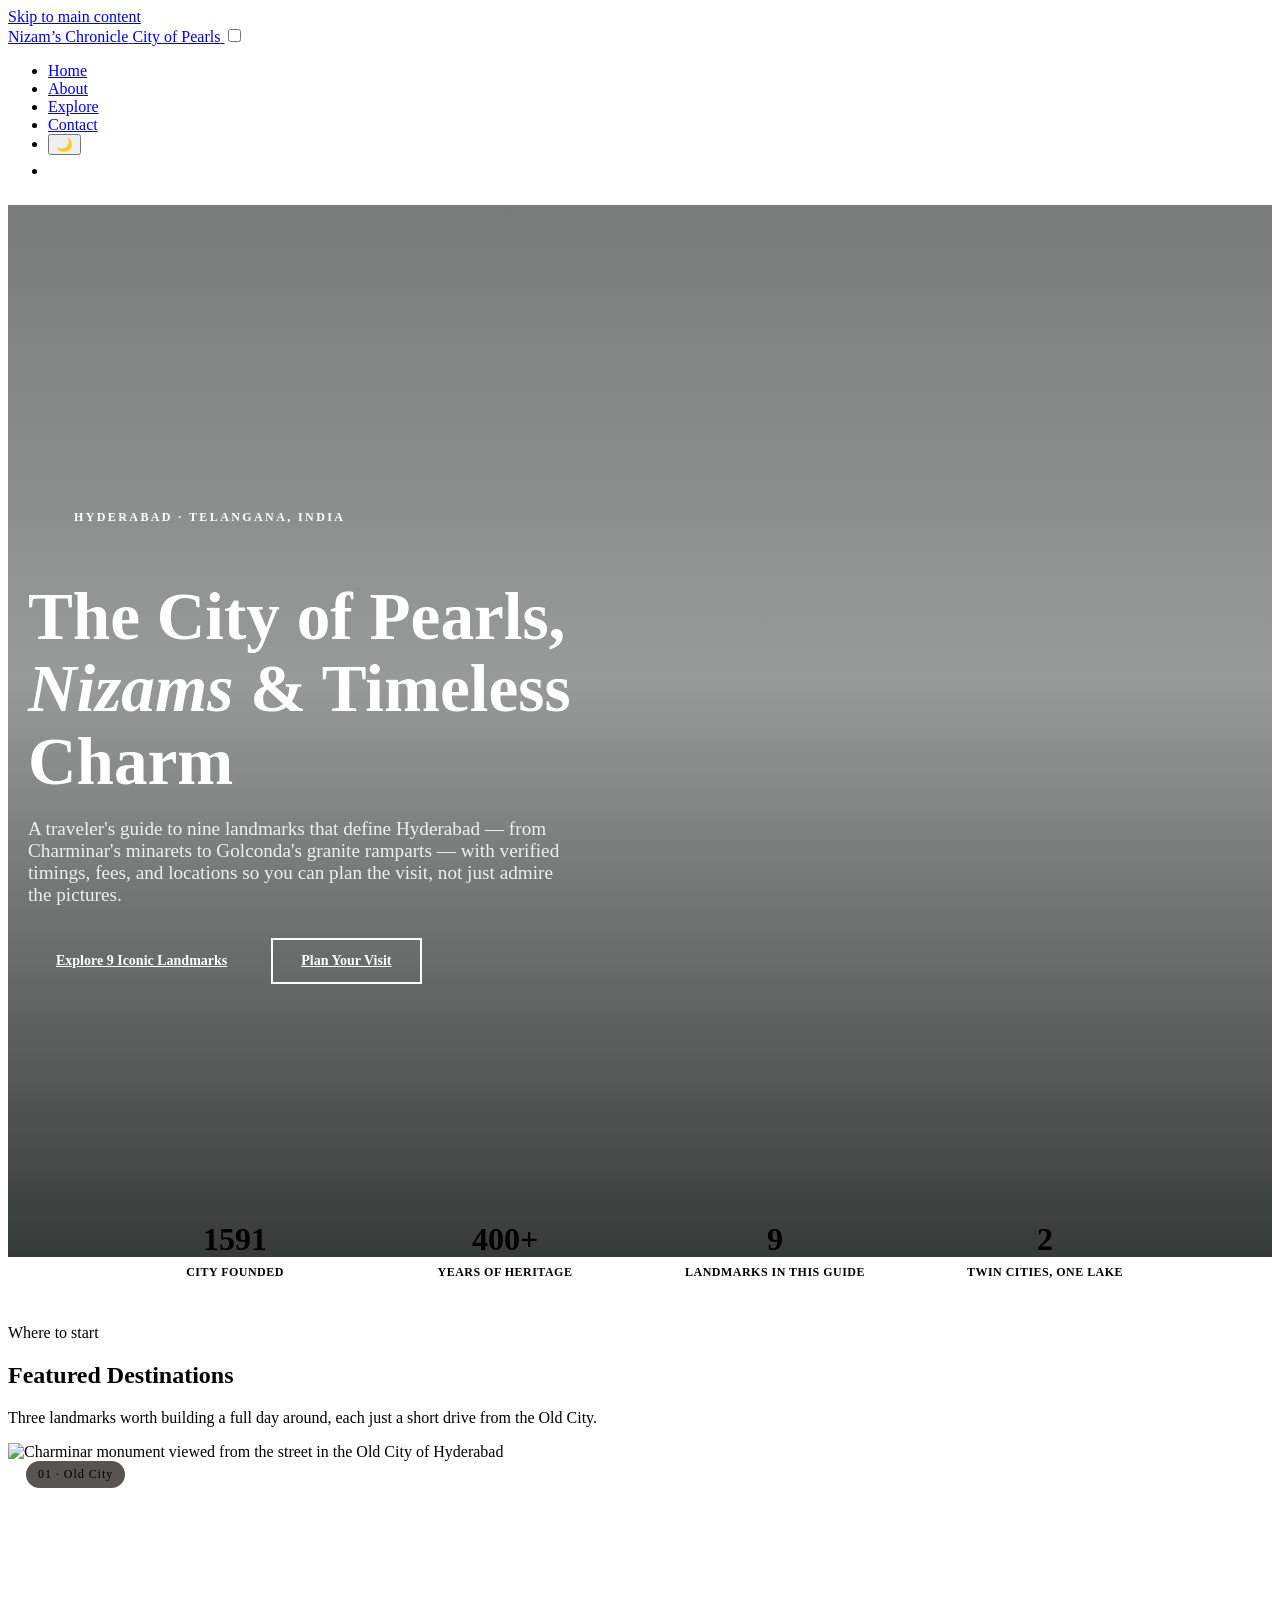
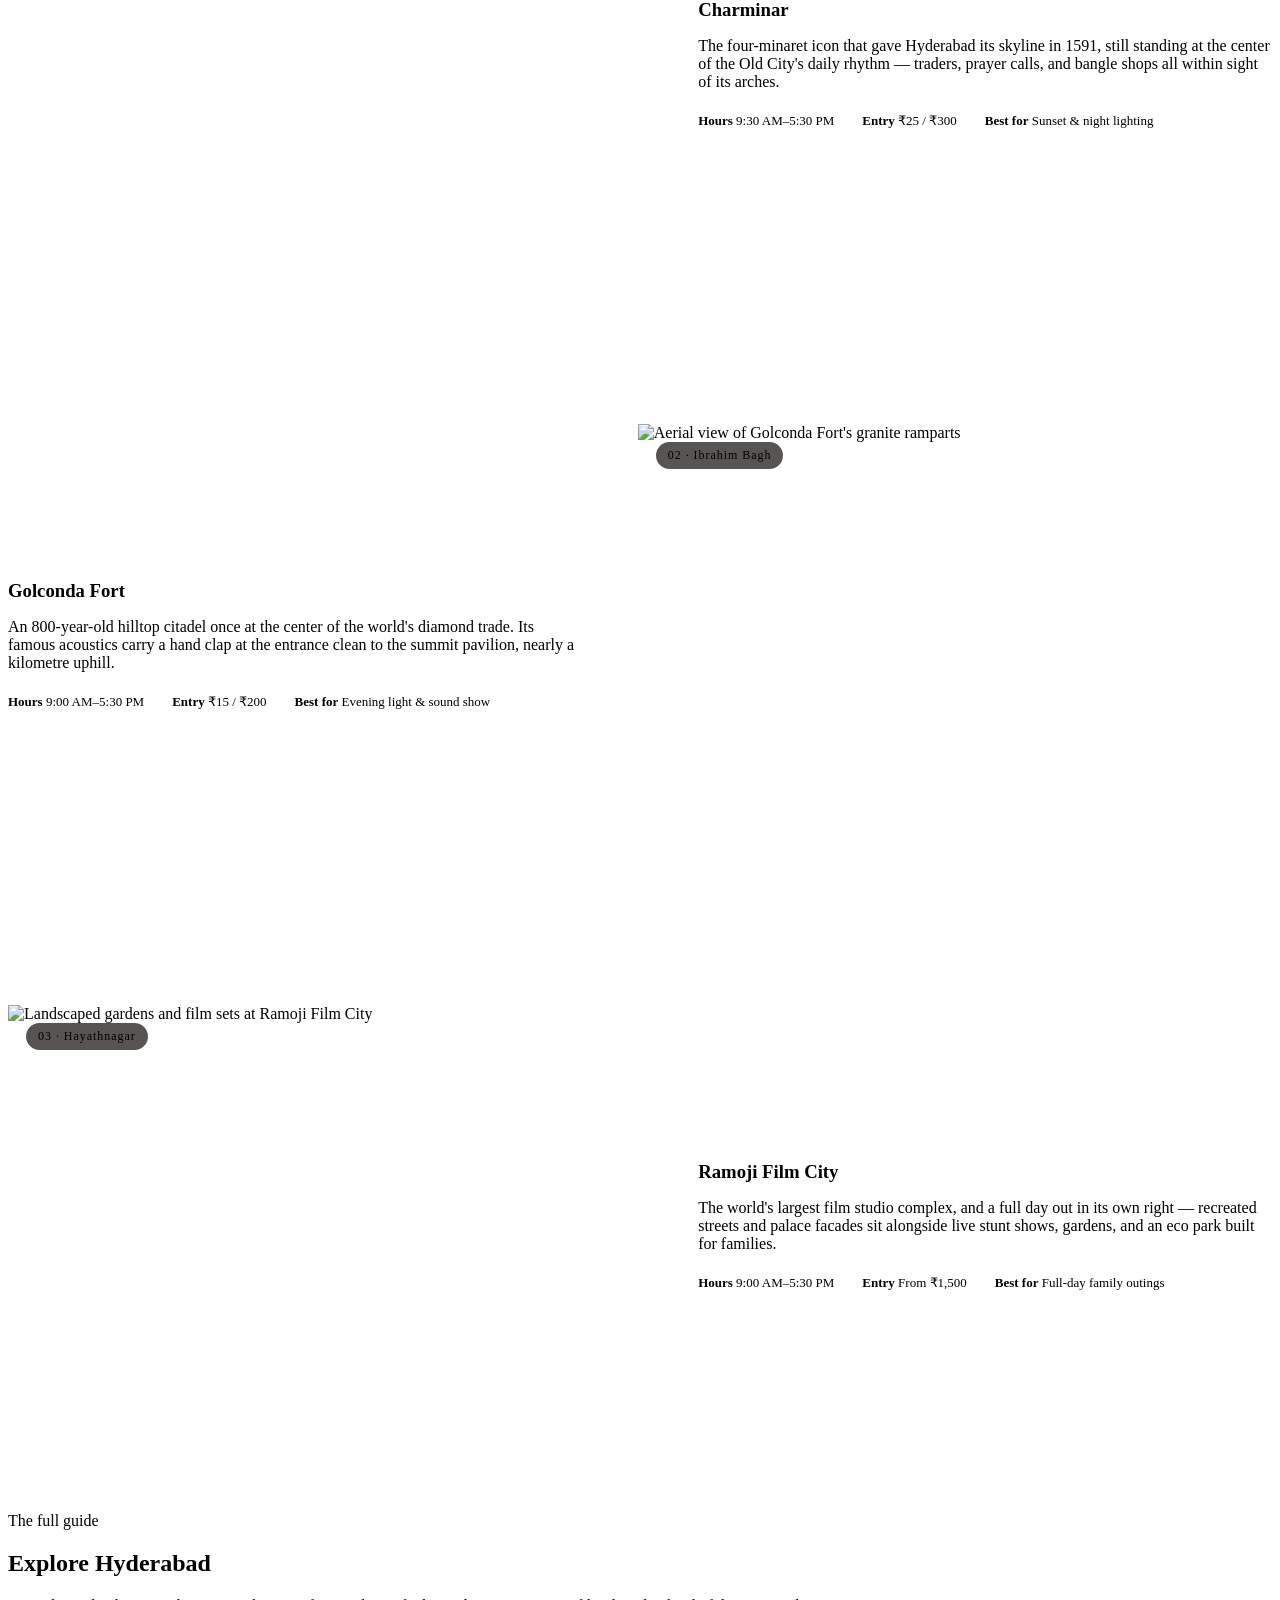
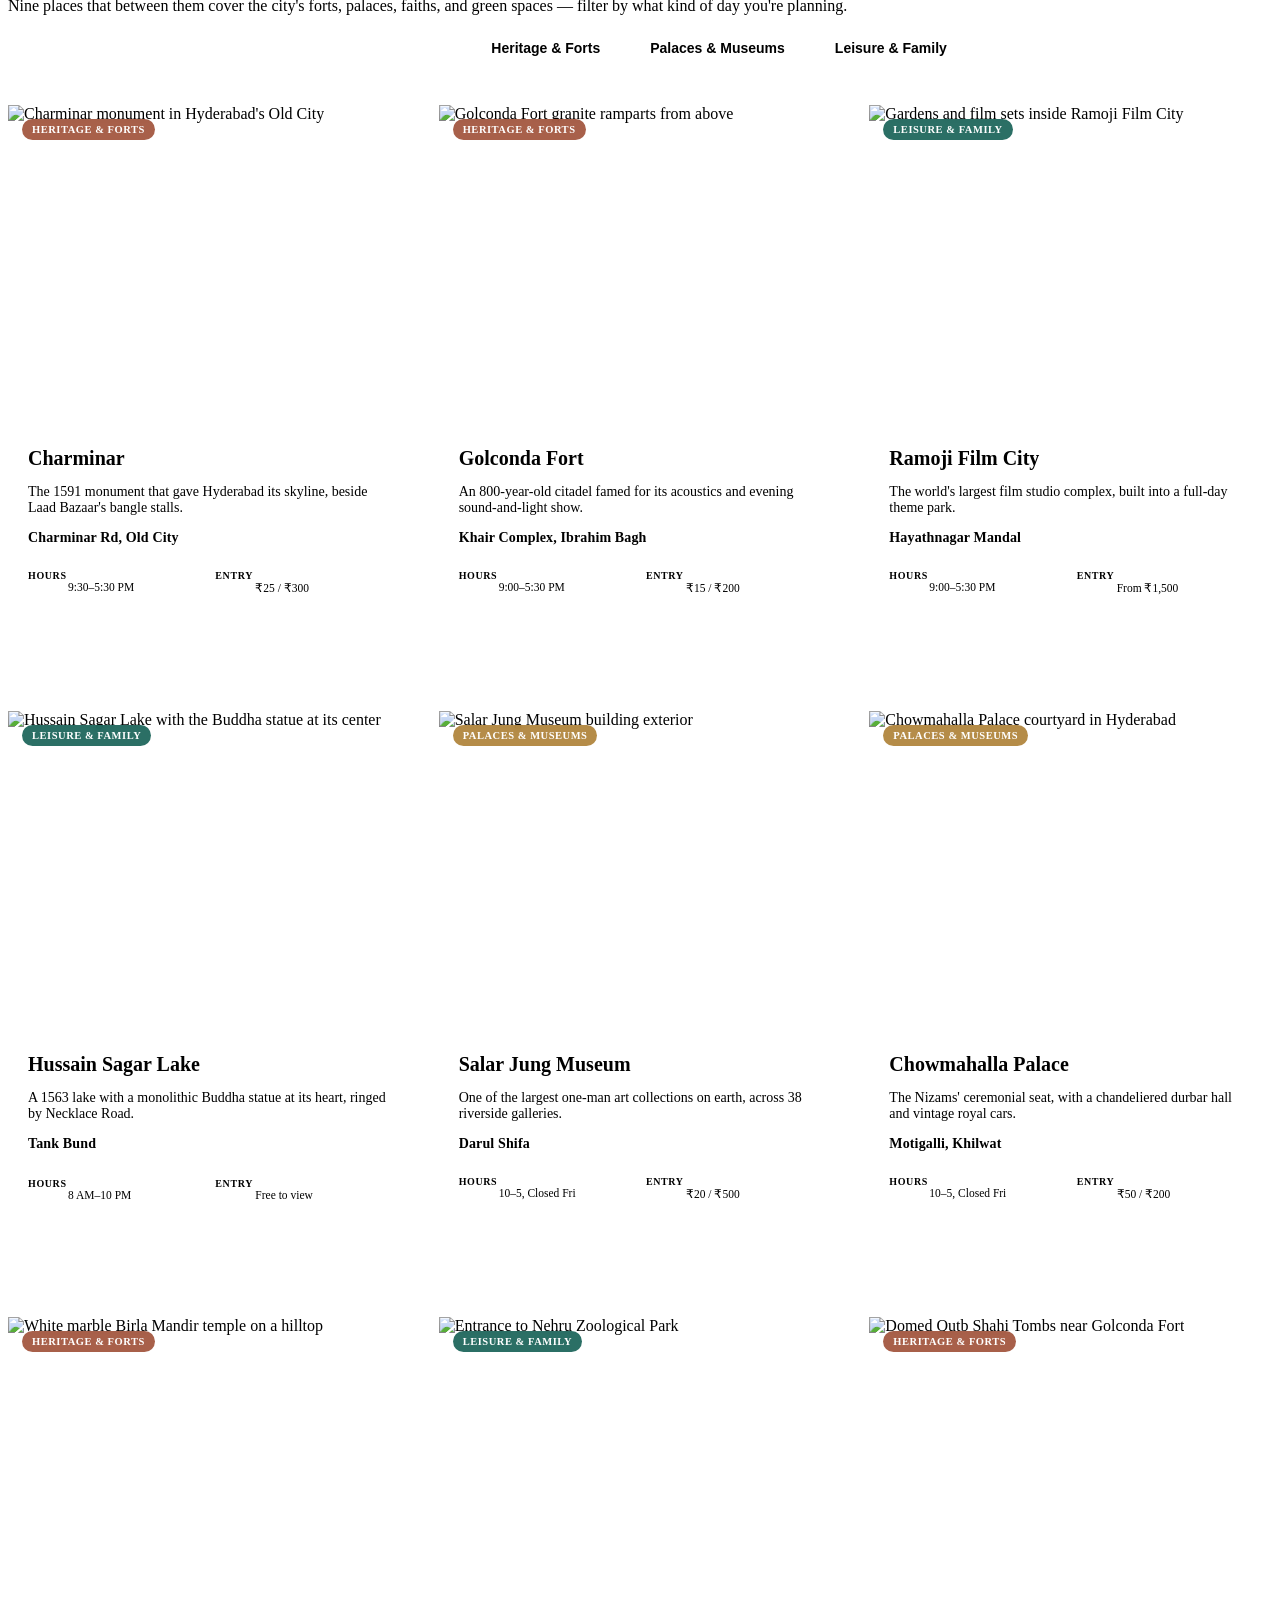
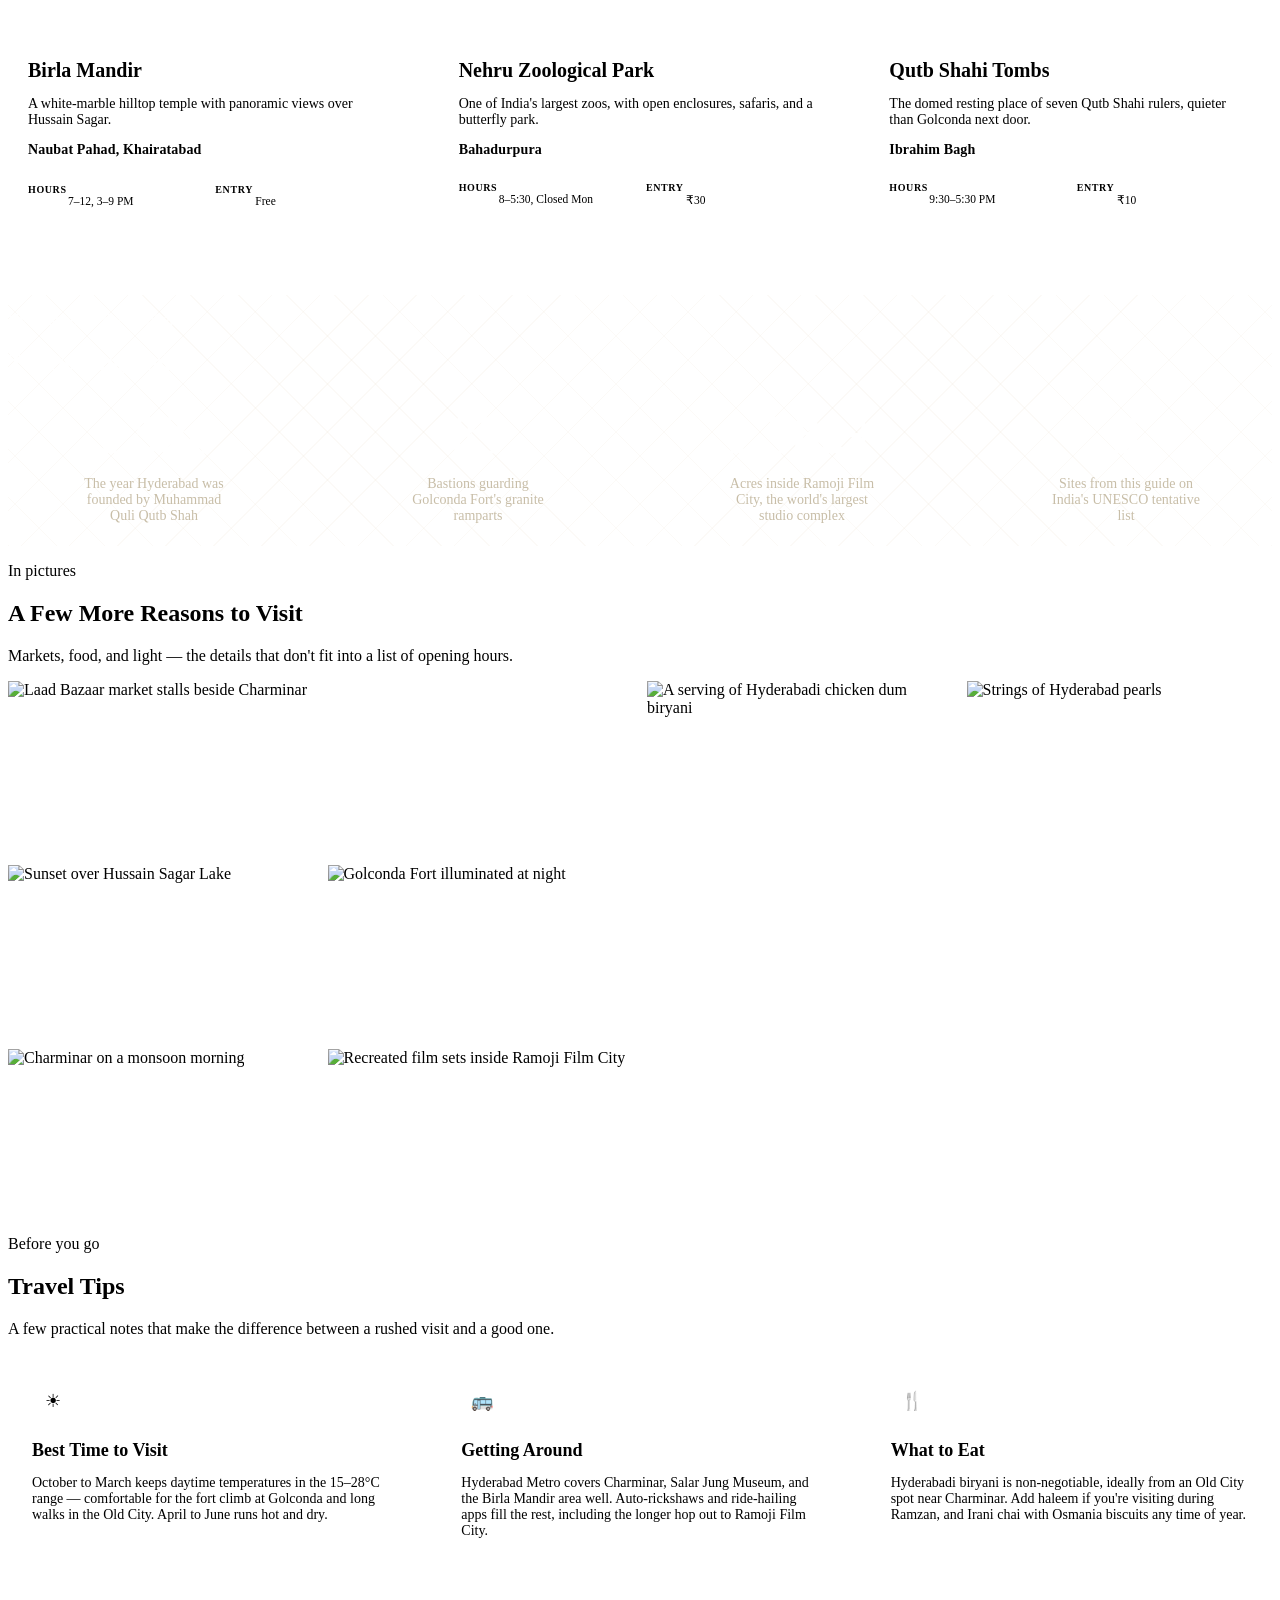
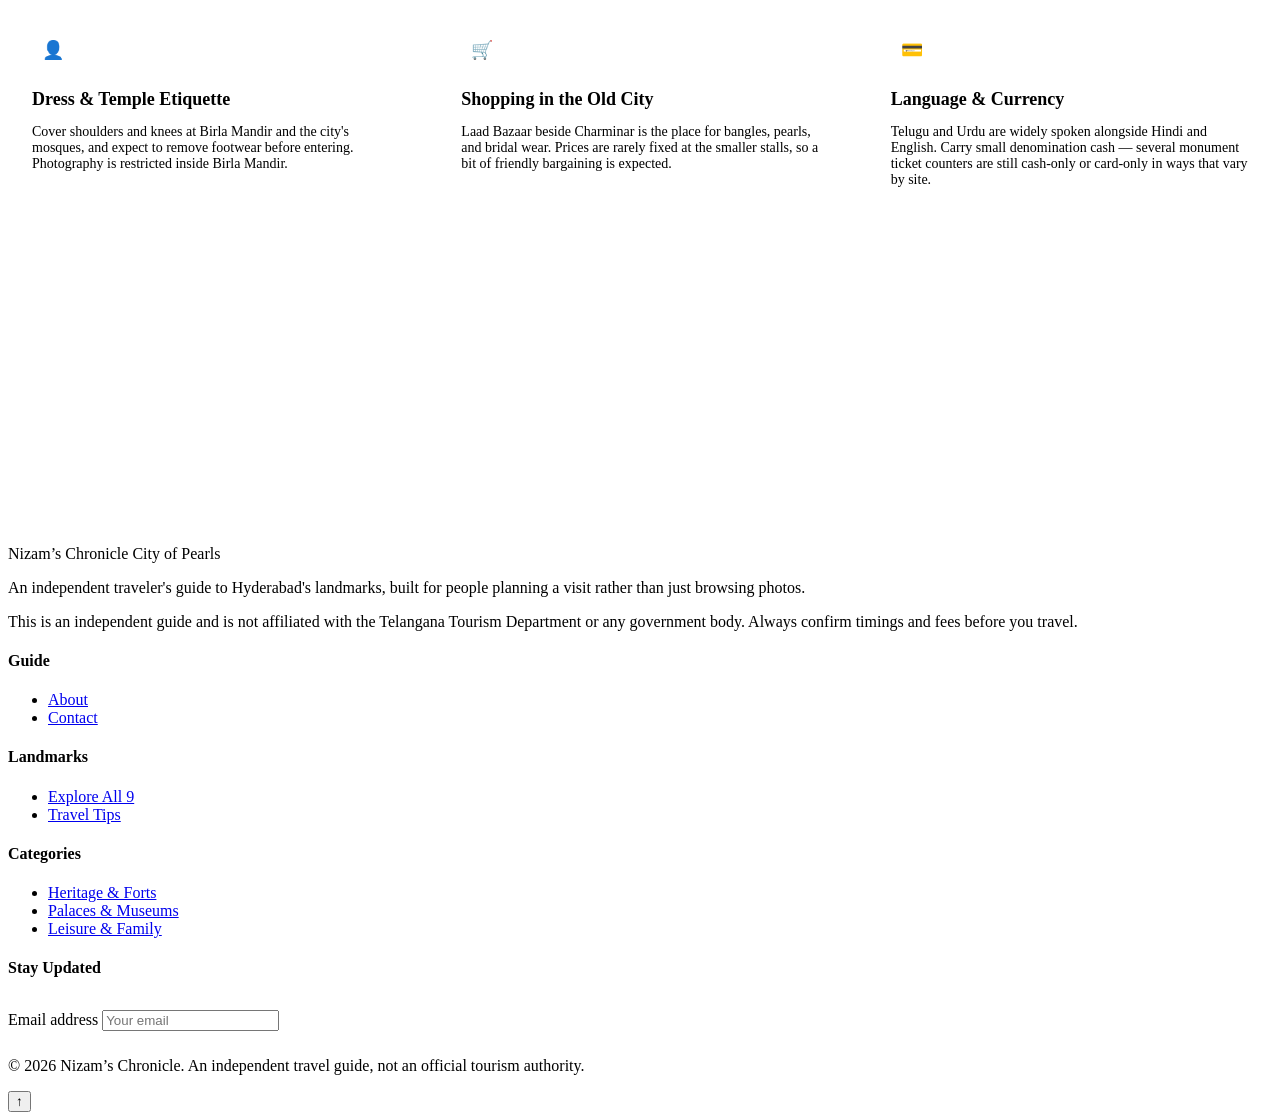
==== commit 22ab5852: ""Add new features and project updates"" ====
--- a/index.html
+++ b/index.html
@@ -32,6 +32,11 @@
                     <li><a href="about.html" class="nav-link">About</a></li>
                     <li><a href="explore.html" class="nav-link">Explore</a></li>
                     <li><a href="contact.html" class="nav-link">Contact</a></li>
+                    <li>
+                        <button type="button" id="theme-toggle-btn" class="theme-toggle-btn" aria-label="Toggle dark and light mode">
+                            <span id="theme-toggle-icon">&#127769;</span>
+                        </button>
+                    </li>
                     <li><a href="login.html" class="action-btn btn-accent action-btn--sm">Sign In</a></li>
                 </ul>
             </nav>
@@ -492,5 +497,6 @@
     <div class="lightbox-overlay" data-lightbox-overlay></div>
 
     <script src="js/main.js" defer></script>
+    <script src="js/script.js" defer></script>
 </body>
 </html>
--- a/css/style.css
+++ b/css/style.css
@@ -1,554 +1,612 @@
 /* =========================================================
-   Nizam’s Chronicle — Core Stylesheet
-   Design tokens, reset, base typography, header/nav, footer
-
-   Palette is drawn from the city itself rather than a generic
-   template: pearl (the city's namesake export), Deccan granite,
-   the peacock-teal tilework of the Qutb Shahi era, and the
-   antique brass of Nizam-era jewellery and bidriware inlay.
+   Nizam’s Chronicle — Page Layouts
+   Hero, quick facts, featured destinations, stats, gallery,
+   travel tips, auth screen, page-specific, responsive
    ========================================================= */
 
-@import url('https://fonts.googleapis.com/css2?family=Cormorant+Garamond:wght@500;600;700&family=Work+Sans:wght@400;500;600;700&family=IBM+Plex+Mono:wght@500;600&display=swap');
-
-:root {
-    /* Color — named after the material it's borrowed from */
-    --pearl: #faf6ec;
-    --pearl-dim: #f2ecdd;
-    --surface: #ffffff;
-    --ink: #211d17;
-    --granite: #4d473e;
-    --granite-soft: #7a7266;
-    --teal: #0e5c50;
-    --teal-deep: #0a4740;
-    --teal-soft: #e2eeea;
-    --gold: #ab7d2f;
-    --gold-soft: #f4ead2;
-    --brick: #9c4a32;
-    --border-color: #e6ddc9;
-    --footer-bg: #17130f;
-    --footer-border: #2c261e;
-    --footer-text: #b9ad98;
-
-    /* Shape */
-    --radius-sm: 4px;
-    --radius-md: 10px;
-    --radius-lg: 22px;
-
-    /* Elevation */
-    --shadow-sm: 0 1px 3px rgba(33, 29, 23, 0.08);
-    --shadow-md: 0 10px 30px rgba(33, 29, 23, 0.12);
-    --shadow-lg: 0 24px 60px rgba(23, 19, 15, 0.22);
-
-    /* Motion */
-    --transition-fast: 0.2s ease;
-    --transition-medium: 0.4s cubic-bezier(0.22, 1, 0.36, 1);
-
-    /* Type */
-    --font-display: "Cormorant Garamond", "Iowan Old Style", Georgia, serif;
-    --font-body: "Work Sans", -apple-system, BlinkMacSystemFont, "Segoe UI", Roboto, sans-serif;
-    --font-plaque: "IBM Plex Mono", "SFMono-Regular", Consolas, monospace;
-
-    /* Layout */
-    --header-height: 78px;
-    --content-width: 1240px;
-}
-
-/* ---------- Reset ---------- */
-*,
-*::before,
-*::after {
-    margin: 0;
-    padding: 0;
-    box-sizing: border-box;
-}
-
-html {
-    scroll-behavior: smooth;
-}
-
-@media (prefers-reduced-motion: reduce) {
-    html {
-        scroll-behavior: auto;
-    }
-    *,
-    *::before,
-    *::after {
-        animation-duration: 0.01ms !important;
-        animation-iteration-count: 1 !important;
-        transition-duration: 0.01ms !important;
-        scroll-behavior: auto !important;
-    }
-}
-
-body {
-    font-family: var(--font-body);
-    background-color: var(--pearl);
-    color: var(--granite);
-    line-height: 1.65;
-    -webkit-font-smoothing: antialiased;
-    text-rendering: optimizeLegibility;
-}
-
-a {
-    text-decoration: none;
-    color: inherit;
-}
-
-img {
-    max-width: 100%;
-    height: auto;
-    display: block;
-}
-
-ul {
-    list-style: none;
-}
-
-button {
-    font-family: inherit;
-}
-
-/* Visible, brand-consistent focus ring for keyboard users */
-a:focus-visible,
-button:focus-visible,
-input:focus-visible,
-select:focus-visible,
-textarea:focus-visible {
-    outline: 2px solid var(--teal);
-    outline-offset: 3px;
-}
-
-/* ---------- Skip link ---------- */
-.skip-link {
+/* ---------- Hero ---------- */
+.hero-viewport {
+    position: relative;
+    min-height: 88vh;
+    display: flex;
+    flex-direction: column;
+    justify-content: center;
+    color: #ffffff;
+    padding: 140px 20px 120px;
+    overflow: hidden;
+}
+
+.hero-viewport::before {
+    content: "";
     position: absolute;
-    top: -100%;
-    left: 16px;
-    z-index: 2000;
-    background: var(--teal);
-    color: #fff;
-    padding: 12px 20px;
-    border-radius: var(--radius-sm);
-    font-weight: 600;
-    font-size: 14px;
-    transition: top var(--transition-fast);
-}
-
-.skip-link:focus {
-    top: 16px;
-}
-
-/* ---------- Layout helpers ---------- */
-.container {
-    max-width: var(--content-width);
-    margin: 0 auto;
-    padding: 0 24px;
-}
-
-.section-spacing {
-    padding: clamp(48px, 7vw, 96px) 0;
-}
-
-.eyebrow {
-    display: inline-flex;
-    align-items: center;
-    gap: 10px;
+    inset: 0;
+    background:
+        url('https://commons.wikimedia.org/wiki/Special:FilePath/A%20Landscape%20shot%20of%20the%20Charminar.jpg?width=1900')
+        center 38% / cover no-repeat;
+    z-index: -2;
+}
+
+.hero-viewport::after {
+    content: "";
+    position: absolute;
+    inset: 0;
+    background:
+        linear-gradient(180deg, rgba(10, 15, 12, 0.55) 0%, rgba(10, 15, 12, 0.42) 45%, rgba(10, 15, 12, 0.82) 100%);
+    z-index: -1;
+}
+
+.hero-inner {
+    max-width: 760px;
+}
+
+.hero-eyebrow {
     font-family: var(--font-plaque);
     font-size: 12px;
     font-weight: 600;
-    letter-spacing: 0.14em;
+    letter-spacing: 0.2em;
     text-transform: uppercase;
+    color: var(--gold-soft);
+    display: flex;
+    align-items: center;
+    gap: 12px;
+    margin-bottom: 20px;
+}
+
+.hero-eyebrow::before {
+    content: "";
+    width: 34px;
+    height: 1px;
+    background: var(--gold-soft);
+}
+
+.hero-title {
+    font-family: var(--font-display);
+    font-size: clamp(2.4rem, 4.4vw + 1rem, 4.2rem);
+    font-weight: 600;
+    line-height: 1.08;
+    margin-bottom: 20px;
+    max-width: 17ch;
+}
+
+.hero-title em {
+    font-style: italic;
+    color: var(--gold-soft);
+}
+
+.hero-subtitle {
+    font-size: clamp(1rem, 0.4vw + 0.95rem, 1.2rem);
+    margin-bottom: 32px;
+    max-width: 540px;
+    color: rgba(255, 255, 255, 0.88);
+}
+
+.hero-actions {
+    display: flex;
+    gap: 16px;
+    flex-wrap: wrap;
+}
+
+/* ---------- Quick facts strip (floats over hero, like an ASI info board) ---------- */
+.quick-facts {
+    background-color: var(--surface);
+    max-width: 1080px;
+    margin: -64px auto 0;
+    padding: 0;
+    border-radius: var(--radius-md);
+    box-shadow: var(--shadow-lg);
+    display: grid;
+    grid-template-columns: repeat(4, 1fr);
+    position: relative;
+    z-index: 10;
+}
+
+.quick-fact {
+    padding: 28px 20px;
+    text-align: center;
+    border-right: 1px solid var(--border-color);
+}
+
+.quick-fact:last-child {
+    border-right: none;
+}
+
+.quick-fact strong {
+    display: block;
+    font-family: var(--font-display);
+    font-size: clamp(1.5rem, 1.6vw + 1rem, 2rem);
+    font-weight: 700;
     color: var(--teal);
-    margin-bottom: 14px;
-}
-
-.eyebrow::before {
+    margin-bottom: 4px;
+}
+
+.quick-fact span {
+    font-size: 12px;
+    font-weight: 600;
+    letter-spacing: 0.04em;
+    color: var(--granite-soft);
+    text-transform: uppercase;
+}
+
+/* ---------- Featured destinations (alternating split rows) ---------- */
+.featured-row {
+    display: grid;
+    grid-template-columns: 1.05fr 0.95fr;
+    gap: 56px;
+    align-items: center;
+}
+
+.featured-row:not(:last-child) {
+    margin-bottom: clamp(56px, 7vw, 96px);
+}
+
+.featured-row.is-reversed {
+    grid-template-columns: 0.95fr 1.05fr;
+}
+
+.featured-row.is-reversed .featured-media {
+    order: 2;
+}
+
+.featured-media {
+    position: relative;
+    border-radius: var(--radius-lg);
+    overflow: hidden;
+    box-shadow: var(--shadow-md);
+    aspect-ratio: 4 / 3.1;
+}
+
+.featured-media img {
+    width: 100%;
+    height: 100%;
+    object-fit: cover;
+    transition: transform 0.8s cubic-bezier(0.22, 1, 0.36, 1);
+}
+
+.featured-row:hover .featured-media img {
+    transform: scale(1.045);
+}
+
+.featured-index {
+    position: absolute;
+    top: 18px;
+    left: 18px;
+    background: rgba(23, 19, 15, 0.72);
+    color: var(--gold-soft);
+    font-family: var(--font-plaque);
+    font-size: 12px;
+    letter-spacing: 0.08em;
+    padding: 6px 12px;
+    border-radius: 999px;
+    -webkit-backdrop-filter: blur(4px);
+    backdrop-filter: blur(4px);
+}
+
+.featured-copy .heading-lg {
+    margin-bottom: 16px;
+}
+
+.featured-copy p {
+    margin-bottom: 22px;
+}
+
+.featured-meta {
+    display: flex;
+    flex-wrap: wrap;
+    gap: 10px 28px;
+    margin-bottom: 26px;
+    font-family: var(--font-plaque);
+    font-size: 13px;
+    color: var(--granite-soft);
+}
+
+.featured-meta strong {
+    color: var(--ink);
+    font-weight: 600;
+}
+
+/* ---------- Stats / highlights section (dark, jali lattice texture) ---------- */
+.stats-section {
+    background-color: var(--footer-bg);
+    color: #fff;
+    position: relative;
+    overflow: hidden;
+}
+
+.stats-section::before {
     content: "";
-    display: inline-block;
-    width: 26px;
-    height: 1px;
-    background-color: var(--gold);
-}
-
-.eyebrow.on-dark {
+    position: absolute;
+    inset: 0;
+    opacity: 0.5;
+    background-image:
+        repeating-linear-gradient(45deg, rgba(171, 125, 47, 0.07) 0, rgba(171, 125, 47, 0.07) 1px, transparent 1px, transparent 34px),
+        repeating-linear-gradient(-45deg, rgba(171, 125, 47, 0.07) 0, rgba(171, 125, 47, 0.07) 1px, transparent 1px, transparent 34px);
+}
+
+.stats-section .container {
+    position: relative;
+}
+
+.stats-grid {
+    display: grid;
+    grid-template-columns: repeat(4, 1fr);
+    gap: 32px;
+    margin-top: 8px;
+}
+
+.stat-card {
+    text-align: center;
+    padding: 8px;
+}
+
+.stat-number {
+    font-family: var(--font-display);
+    font-size: clamp(2.4rem, 3.2vw + 1rem, 3.4rem);
+    font-weight: 700;
     color: var(--gold-soft);
-}
-
-.section-heading {
-    max-width: 640px;
-    margin-bottom: clamp(32px, 5vw, 56px);
-}
-
-.section-heading.is-centered {
-    max-width: 680px;
+    display: flex;
+    justify-content: center;
+    align-items: baseline;
+    gap: 2px;
+}
+
+.stat-label {
+    margin-top: 10px;
+    font-size: 14px;
+    color: #c8bea8;
+    max-width: 22ch;
     margin-left: auto;
     margin-right: auto;
-    text-align: center;
-}
-
-.section-heading.is-centered .eyebrow {
-    justify-content: center;
-}
-
-.section-heading.is-centered .eyebrow::before {
-    display: none;
-}
-
-.heading-lg {
-    font-family: var(--font-display);
-    font-size: clamp(2rem, 2.6vw + 1rem, 3rem);
-    font-weight: 600;
-    line-height: 1.1;
-    letter-spacing: -0.01em;
-    color: var(--ink);
-}
-
-.section-subtext {
-    margin-top: 14px;
-    color: var(--granite-soft);
-    font-size: 16px;
-    max-width: 58ch;
-}
-
-.section-heading.is-centered .section-subtext {
-    margin-left: auto;
-    margin-right: auto;
-}
-
-.text-muted {
-    color: var(--granite-soft);
-}
-
-.visually-hidden {
+}
+
+/* ---------- Gallery ---------- */
+.gallery-grid {
+    display: grid;
+    grid-template-columns: repeat(4, 1fr);
+    grid-auto-rows: 170px;
+    gap: 14px;
+}
+
+.gallery-item {
+    position: relative;
+    border-radius: var(--radius-md);
+    overflow: hidden;
+    cursor: pointer;
+    background-color: var(--pearl-dim);
+}
+
+.gallery-item.is-tall {
+    grid-row: span 2;
+}
+
+.gallery-item.is-wide {
+    grid-column: span 2;
+}
+
+.gallery-item img {
+    width: 100%;
+    height: 100%;
+    object-fit: cover;
+    transition: transform var(--transition-medium);
+}
+
+.gallery-item:hover img {
+    transform: scale(1.06);
+}
+
+.gallery-caption {
     position: absolute;
-    width: 1px;
-    height: 1px;
-    padding: 0;
-    margin: -1px;
-    overflow: hidden;
-    clip: rect(0, 0, 0, 0);
-    white-space: nowrap;
-    border: 0;
-}
-
-/* ---------- Header & Navigation ---------- */
-.main-header {
-    background-color: rgba(250, 246, 236, 0.94);
-    -webkit-backdrop-filter: blur(8px);
-    backdrop-filter: blur(8px);
-    border-bottom: 1px solid var(--border-color);
-    position: sticky;
-    top: 0;
-    z-index: 1000;
-    transition: box-shadow var(--transition-fast);
-}
-
-.main-header.is-scrolled {
-    box-shadow: var(--shadow-sm);
-}
-
-.nav-bar {
-    height: var(--header-height);
-    display: flex;
-    justify-content: space-between;
-    align-items: center;
-    position: relative;
-}
-
-.nav-logo {
-    display: flex;
-    flex-direction: column;
-    line-height: 1.1;
-}
-
-.nav-logo-mark {
-    font-family: var(--font-display);
-    font-size: 25px;
-    font-weight: 700;
-    color: var(--ink);
-    letter-spacing: -0.01em;
-}
-
-.nav-logo-tag {
-    font-family: var(--font-plaque);
-    font-size: 10px;
-    letter-spacing: 0.16em;
-    text-transform: uppercase;
-    color: var(--gold);
-}
-
-.nav-list {
-    display: flex;
-    align-items: center;
-    gap: 6px;
-}
-
-.nav-list li {
-    display: flex;
-}
-
-.nav-link {
-    display: inline-block;
-    font-size: 15px;
+    inset: auto 0 0 0;
+    padding: 14px 16px;
+    background: linear-gradient(180deg, transparent, rgba(15, 12, 9, 0.82));
+    color: #fff;
+    font-size: 13px;
     font-weight: 500;
-    color: var(--granite);
-    padding: 8px 14px;
-    border-radius: var(--radius-sm);
-    transition: color var(--transition-fast), background-color var(--transition-fast);
-}
-
-.nav-link:hover {
-    color: var(--teal);
-}
-
-.nav-link.is-active {
-    color: var(--teal);
-    background-color: var(--teal-soft);
-    font-weight: 600;
-}
-
-.nav-list .action-btn {
-    margin-left: 8px;
-}
-
-/* Checkbox-driven mobile menu — no JavaScript required */
-.nav-toggle-input {
-    position: absolute;
     opacity: 0;
-    pointer-events: none;
-}
-
-.nav-toggle-label {
-    display: none;
-    flex-direction: column;
-    justify-content: center;
-    gap: 5px;
-    width: 40px;
-    height: 40px;
-    border-radius: var(--radius-sm);
-    cursor: pointer;
-}
-
-.nav-toggle-label span {
-    display: block;
-    width: 22px;
-    height: 2px;
-    margin: 0 auto;
-    background-color: var(--ink);
-    transition: transform var(--transition-fast), opacity var(--transition-fast);
-}
-
-/* ---------- Footer ---------- */
-.main-footer {
-    background-color: var(--footer-bg);
-    background-image:
-        radial-gradient(circle at 12% 18%, rgba(171, 125, 47, 0.08), transparent 40%),
-        radial-gradient(circle at 88% 82%, rgba(14, 92, 80, 0.14), transparent 45%);
-    color: var(--footer-text);
-    padding: 68px 0 24px;
-    margin-top: 80px;
-}
-
-.footer-columns {
-    display: grid;
-    grid-template-columns: 1.6fr repeat(3, 1fr) 1.4fr;
-    gap: 40px;
-    padding-bottom: 40px;
-    border-bottom: 1px solid var(--footer-border);
-}
-
-.footer-brand-mark {
-    font-family: var(--font-display);
-    font-size: 22px;
-    font-weight: 700;
-    color: #fff;
-    margin-bottom: 6px;
-}
-
-.footer-brand-tag {
-    font-family: var(--font-plaque);
-    font-size: 10px;
-    letter-spacing: 0.16em;
-    text-transform: uppercase;
-    color: var(--gold);
-    display: block;
-    margin-bottom: 14px;
-}
-
-.footer-brand p {
-    font-size: 14px;
-    color: var(--footer-text);
-    max-width: 32ch;
-}
-
-.footer-disclaimer {
-    margin-top: 14px;
-    font-size: 12px;
-    color: #7c7365;
-    max-width: 34ch;
-    line-height: 1.6;
-}
-
-.footer-group h4 {
-    font-family: var(--font-plaque);
-    font-size: 12px;
-    text-transform: uppercase;
-    letter-spacing: 0.1em;
-    margin-bottom: 18px;
-    color: #fff;
-    font-weight: 600;
-}
-
-.footer-links li {
-    margin-bottom: 10px;
-    font-size: 14px;
-}
-
-.footer-links a {
-    color: var(--footer-text);
-    transition: color var(--transition-fast);
-}
-
-.footer-links a:hover {
-    color: var(--gold-soft);
-}
-
-.footer-dispatch {
-    display: flex;
-    gap: 8px;
-}
-
-.footer-dispatch-input {
-    flex: 1;
-    min-width: 0;
-    padding: 10px 12px;
-    font-size: 14px;
-    border-radius: var(--radius-sm);
-    border: 1px solid var(--footer-border);
-    background-color: #221c15;
-    color: #fff;
-}
-
-.footer-dispatch-input::placeholder {
-    color: #6d6355;
-}
-
-.footer-dispatch-input:focus-visible {
-    outline-color: var(--gold);
-}
-
-.footer-dispatch-button {
-    flex-shrink: 0;
-    padding: 10px 16px;
-}
-
-.footer-bottom {
-    text-align: center;
-    padding-top: 24px;
-    font-size: 13px;
-    color: #6d6355;
-}
-
-.footer-bottom.is-compact {
-    border: none;
-    padding-top: 0;
-}
-
-/* ---------- Tablet ---------- */
-@media (max-width: 1024px) {
-    .footer-columns {
-        grid-template-columns: repeat(3, 1fr);
-        row-gap: 32px;
-    }
-
-    .footer-brand:last-child {
-        grid-column: 1 / -1;
-        max-width: 420px;
-    }
-}
-
-/* ---------- Mobile ---------- */
-@media (max-width: 768px) {
-    .nav-toggle-label {
-        display: flex;
-    }
-
-    .nav-list {
-        position: absolute;
-        top: calc(var(--header-height) + 1px);
-        left: 0;
-        right: 0;
-        flex-direction: column;
-        align-items: stretch;
-        gap: 4px;
-        background-color: var(--surface);
-        border-bottom: 1px solid var(--border-color);
-        box-shadow: var(--shadow-md);
-        padding: 16px 24px 20px;
-        transform: translateY(-8px);
-        opacity: 0;
-        visibility: hidden;
-        transition: transform var(--transition-medium), opacity var(--transition-medium), visibility var(--transition-medium);
-    }
-
-    .nav-list li {
-        width: 100%;
-    }
-
-    .nav-link {
-        width: 100%;
-        padding: 12px 14px;
-    }
-
-    .nav-list .action-btn {
-        margin: 8px 0 0;
-        width: 100%;
-    }
-
-    .nav-toggle-input:checked ~ .nav-list {
-        opacity: 1;
-        visibility: visible;
-        transform: translateY(0);
-    }
-
-    .nav-toggle-input:checked ~ .nav-toggle-label span:nth-child(1) {
-        transform: translateY(7px) rotate(45deg);
-    }
-
-    .nav-toggle-input:checked ~ .nav-toggle-label span:nth-child(2) {
-        opacity: 0;
-    }
-
-    .nav-toggle-input:checked ~ .nav-toggle-label span:nth-child(3) {
-        transform: translateY(-7px) rotate(-45deg);
-    }
-
-    .footer-columns {
-        grid-template-columns: 1fr;
-        gap: 32px;
-    }
-
-    .footer-brand:last-child {
-        grid-column: auto;
-        max-width: none;
-    }
-}
-
-/* ---------- Scroll reveal (progressive enhancement via JS) ---------- */
-.reveal {
-    opacity: 0;
-    transform: translateY(24px);
-    transition: opacity 0.7s ease, transform 0.7s cubic-bezier(0.22, 1, 0.36, 1);
-}
-
-.reveal.is-visible {
+    transform: translateY(6px);
+    transition: opacity var(--transition-fast), transform var(--transition-fast);
+}
+
+.gallery-item:hover .gallery-caption,
+.gallery-item:focus-visible .gallery-caption {
     opacity: 1;
     transform: translateY(0);
 }
 
-@media (prefers-reduced-motion: reduce) {
-    .reveal {
-        opacity: 1;
-        transform: none;
-        transition: none;
-    }
-}
+/* ---------- Travel tips ---------- */
+.tips-grid {
+    display: grid;
+    grid-template-columns: repeat(3, 1fr);
+    gap: 24px;
+}
+
+/* ---------- Split grid (About / Contact) ---------- */
+.split-grid {
+    display: grid;
+    grid-template-columns: 1fr 1fr;
+    gap: 56px;
+    align-items: center;
+}
+
+.rounded-img {
+    border-radius: var(--radius-md);
+    width: 100%;
+    box-shadow: var(--shadow-md);
+}
+
+/* ---------- CTA banner ---------- */
+.cta-banner {
+    background-color: var(--teal-deep);
+    background-image: linear-gradient(135deg, var(--teal-deep), var(--teal));
+    border-radius: var(--radius-lg);
+    padding: clamp(36px, 5vw, 64px);
+    text-align: center;
+    color: #fff;
+}
+
+.cta-banner .heading-lg {
+    color: #fff;
+    margin-bottom: 14px;
+}
+
+.cta-banner p {
+    color: rgba(255, 255, 255, 0.86);
+    max-width: 52ch;
+    margin: 0 auto 28px;
+}
+
+.cta-actions {
+    display: flex;
+    gap: 14px;
+    justify-content: center;
+    flex-wrap: wrap;
+}
+
+/* ---------- Auth screen ---------- */
+.auth-frame {
+    display: grid;
+    grid-template-columns: 1fr 1fr;
+    min-height: calc(100vh - var(--header-height));
+}
+
+.auth-backdrop {
+    position: relative;
+    background:
+        url('https://commons.wikimedia.org/wiki/Special:FilePath/Buddha%20Statue%20of%20Hyderabad.JPG?width=1200')
+        center/cover no-repeat;
+}
+
+.auth-backdrop::after {
+    content: "";
+    position: absolute;
+    inset: 0;
+    background: linear-gradient(180deg, rgba(10, 15, 12, 0.2), rgba(10, 15, 12, 0.6));
+}
+
+.auth-panel {
+    display: flex;
+    justify-content: center;
+    align-items: center;
+    padding: 40px;
+}
+
+.auth-panel-inner {
+    width: 100%;
+    max-width: 380px;
+}
+
+.auth-heading {
+    font-family: var(--font-display);
+    font-size: clamp(1.6rem, 1.6vw + 1rem, 2rem);
+    font-weight: 700;
+    margin-bottom: 8px;
+    color: var(--ink);
+}
+
+.auth-text {
+    color: var(--granite-soft);
+    font-size: 14px;
+    margin-bottom: 28px;
+}
+
+/* ---------- Contact page ---------- */
+.contact-heading {
+    font-family: var(--font-display);
+    font-size: clamp(1.9rem, 2.2vw + 1rem, 2.5rem);
+    font-weight: 700;
+    margin-bottom: 14px;
+    color: var(--ink);
+}
+
+.contact-description {
+    color: var(--granite-soft);
+    margin-bottom: 28px;
+    max-width: 46ch;
+}
+
+.contact-info-list {
+    font-size: 14px;
+    display: flex;
+    flex-direction: column;
+    gap: 10px;
+}
+
+.contact-info-list address {
+    font-style: normal;
+    display: flex;
+    flex-direction: column;
+    gap: 10px;
+}
+
+.contact-form-panel {
+    background-color: var(--surface);
+    padding: 36px;
+    border-radius: var(--radius-md);
+    border: 1px solid var(--border-color);
+    box-shadow: var(--shadow-sm);
+}
+
+/* ---------- Thank-you page ---------- */
+.thank-you-main {
+    min-height: 55vh;
+    display: flex;
+    justify-content: center;
+    align-items: center;
+    text-align: center;
+}
+
+.thank-you-card {
+    max-width: 480px;
+    padding: 20px;
+}
+
+.thank-you-icon {
+    display: flex;
+    justify-content: center;
+    align-items: center;
+    width: 64px;
+    height: 64px;
+    margin: 0 auto 20px;
+    border-radius: 50%;
+    background-color: var(--teal-soft);
+    color: var(--teal);
+    font-size: 28px;
+    font-weight: 700;
+}
+
+.thank-you-title {
+    font-family: var(--font-display);
+    font-size: clamp(1.5rem, 2vw + 1rem, 1.9rem);
+    font-weight: 700;
+    margin-bottom: 12px;
+    color: var(--ink);
+}
+
+.thank-you-text {
+    color: var(--granite-soft);
+    margin-bottom: 28px;
+    font-size: 15px;
+}
+
+/* ---------- Explore intro (explore.html) ---------- */
+.explore-intro {
+    max-width: 720px;
+    margin-bottom: 40px;
+}
+
+.explore-intro .heading-lg {
+    margin-bottom: 16px;
+}
+
+/* ==========================================
+   Responsive Architecture (Media Queries)
+   ========================================== */
+@media (max-width: 1100px) {
+    .item-matrix {
+        grid-template-columns: repeat(3, 1fr);
+    }
+}
+
+@media (max-width: 1024px) {
+    .item-matrix {
+        grid-template-columns: repeat(2, 1fr);
+    }
+
+    .quick-facts {
+        grid-template-columns: repeat(2, 1fr);
+    }
+
+    .quick-fact:nth-child(2) {
+        border-right: none;
+    }
+
+    .quick-fact:nth-child(3),
+    .quick-fact:nth-child(4) {
+        border-top: 1px solid var(--border-color);
+    }
+
+    .featured-row,
+    .featured-row.is-reversed {
+        grid-template-columns: 1fr;
+    }
+
+    .featured-row.is-reversed .featured-media {
+        order: 0;
+    }
+
+    .stats-grid {
+        grid-template-columns: repeat(2, 1fr);
+        row-gap: 40px;
+    }
+
+    .tips-grid {
+        grid-template-columns: repeat(2, 1fr);
+    }
+
+    .gallery-grid {
+        grid-template-columns: repeat(3, 1fr);
+    }
+}
+
+@media (max-width: 768px) {
+    .item-matrix,
+    .split-grid,
+    .auth-frame {
+        grid-template-columns: 1fr;
+    }
+
+    .split-grid {
+        gap: 32px;
+    }
+
+    .auth-backdrop {
+        display: none;
+    }
+
+    .auth-panel {
+        padding: 32px 20px;
+    }
+
+    .contact-form-panel {
+        padding: 26px;
+    }
+
+    .quick-facts {
+        grid-template-columns: 1fr;
+        margin-top: -40px;
+    }
+
+    .quick-fact {
+        border-right: none !important;
+        border-top: 1px solid var(--border-color);
+    }
+
+    .quick-fact:first-child {
+        border-top: none;
+    }
+
+    .tips-grid {
+        grid-template-columns: 1fr;
+    }
+
+    .gallery-grid {
+        grid-template-columns: repeat(2, 1fr);
+        grid-auto-rows: 140px;
+    }
+
+    .gallery-item.is-wide {
+        grid-column: span 2;
+    }
+
+    .hero-viewport {
+        min-height: 0;
+        padding: 120px 20px 96px;
+    }
+
+    .cta-actions {
+        flex-direction: column;
+    }
+
+    .cta-actions .action-btn {
+        width: 100%;
+    }
+}
